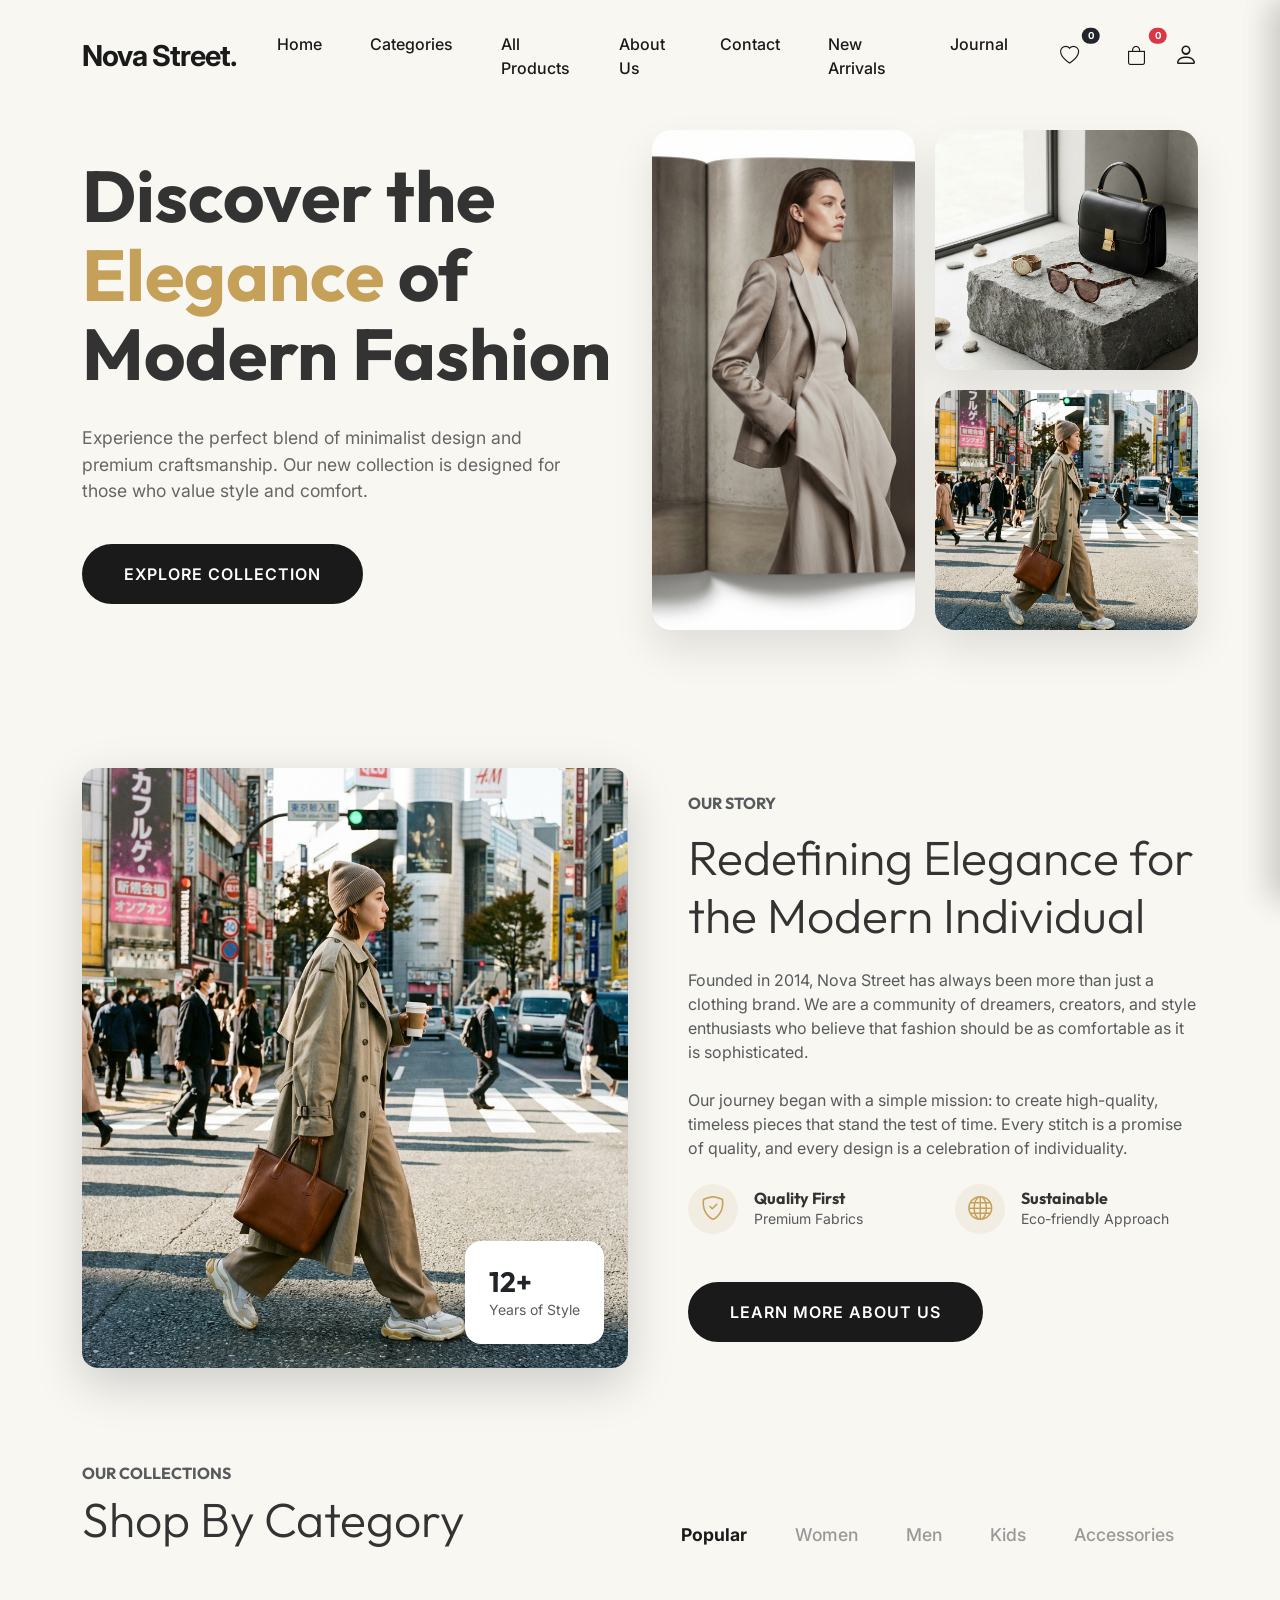
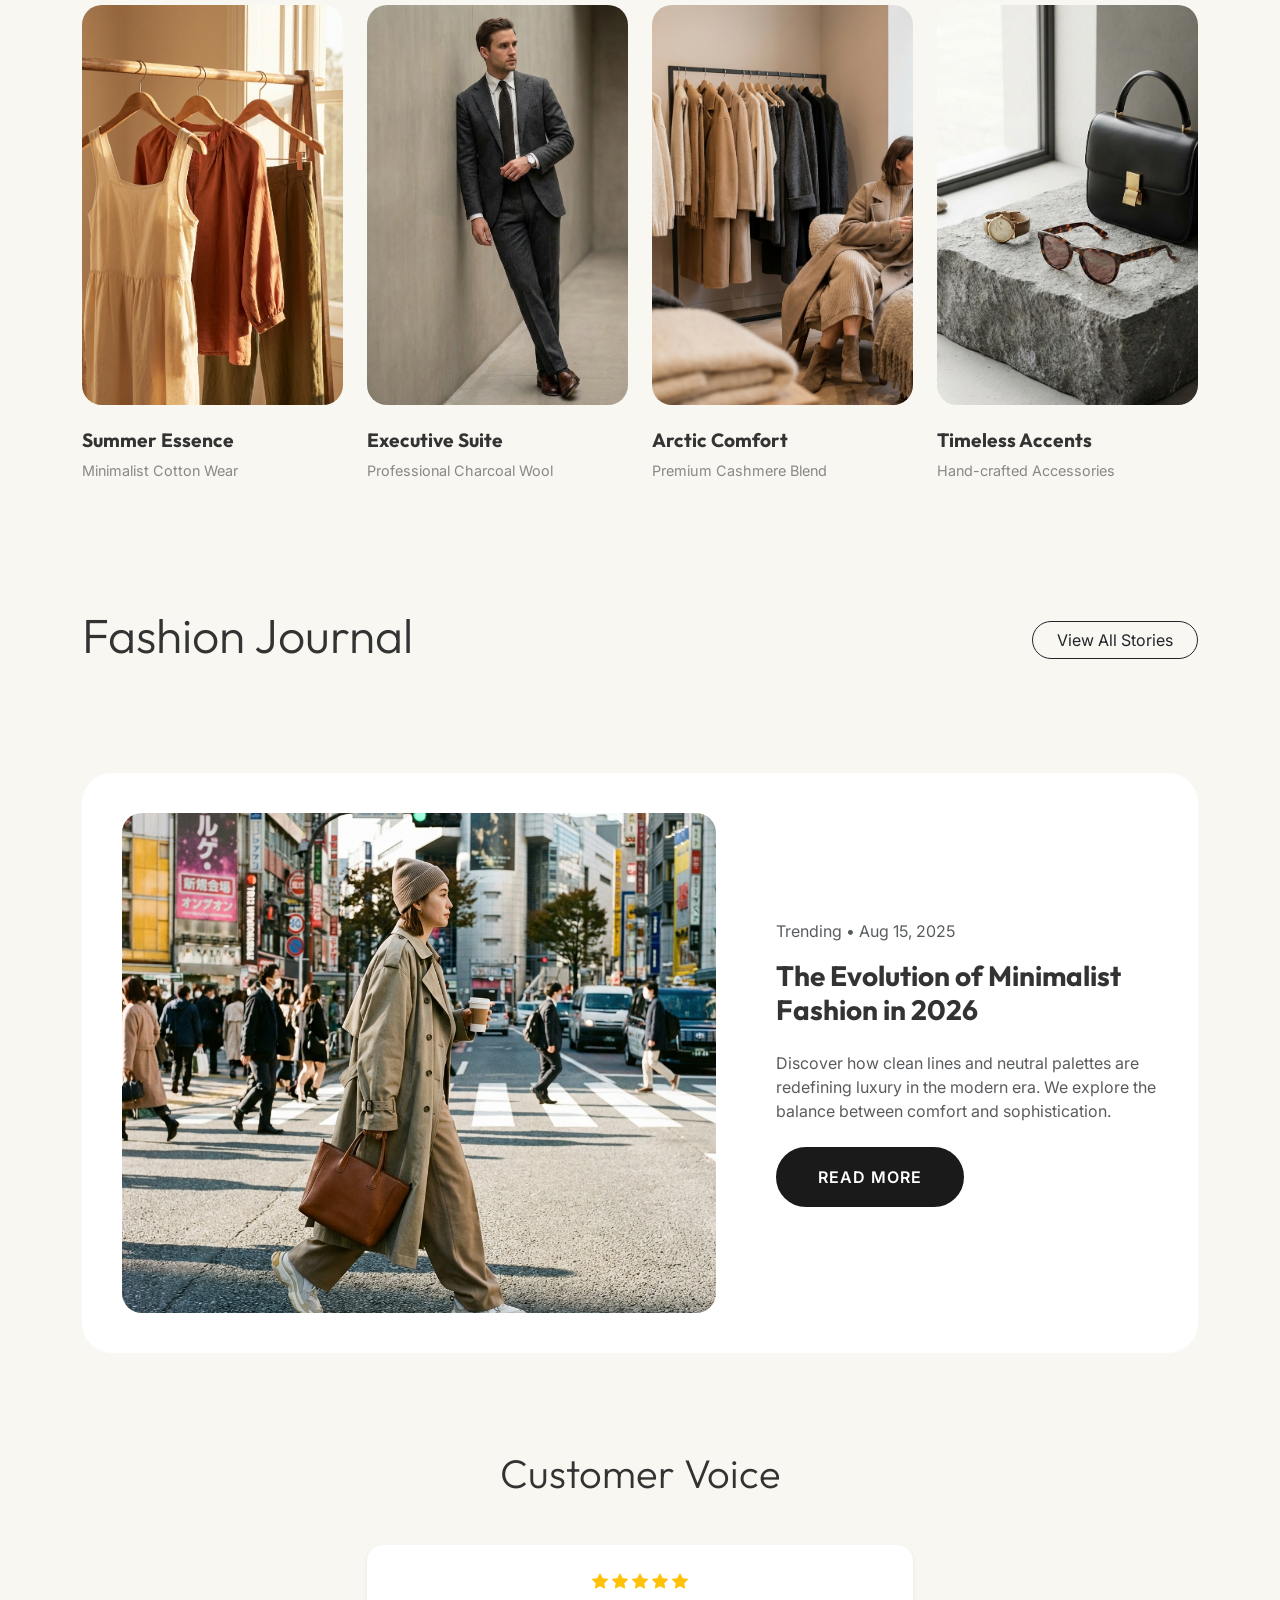
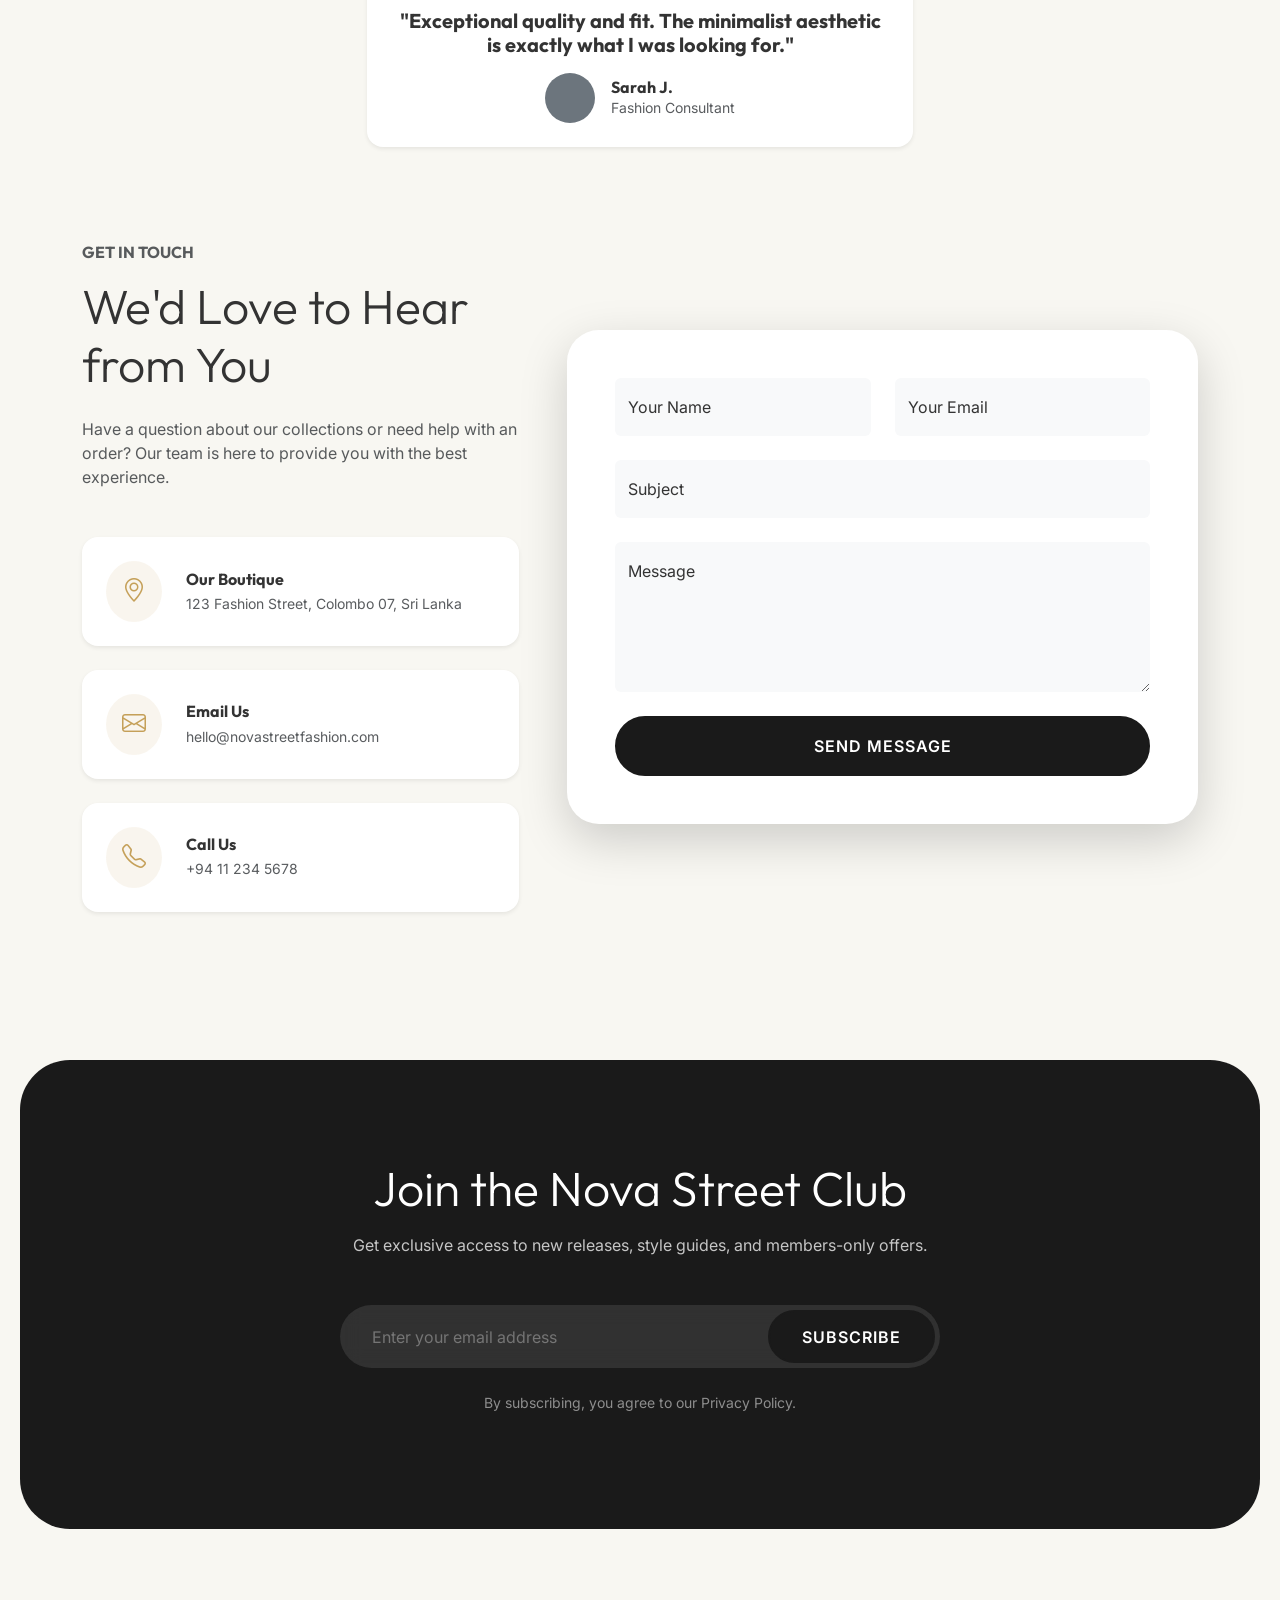
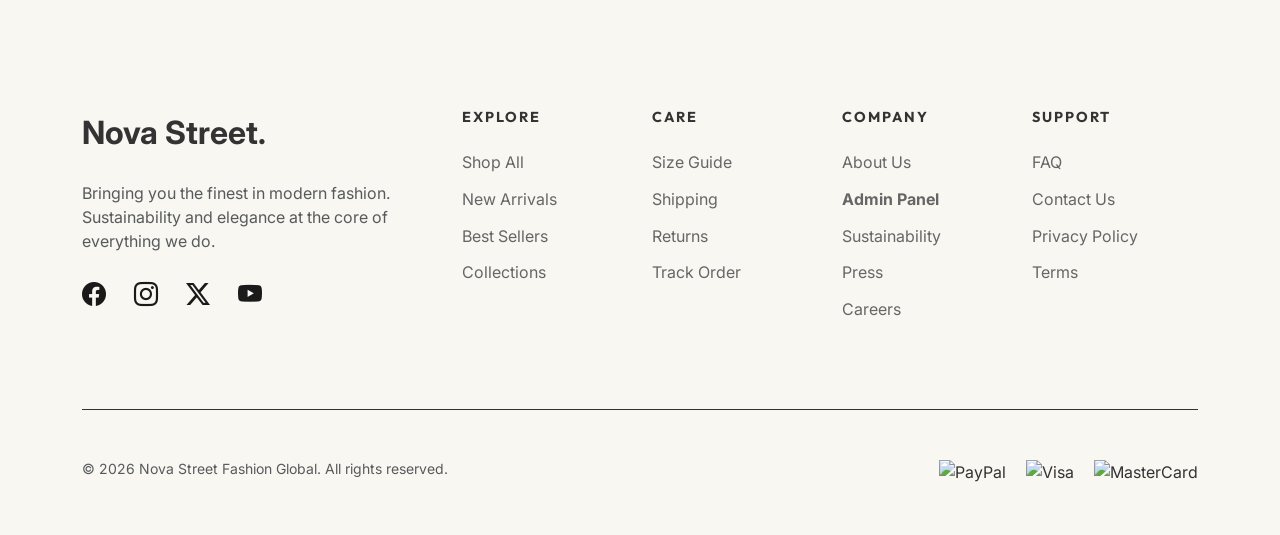
==== index.html @ b823ac26 "Add files via upload" ====
<!DOCTYPE html>
<html lang="en">

<head>
    <meta charset="UTF-8">
    <meta name="viewport" content="width=device-width, initial-scale=1.0">
    <title>Nova Street | Elegance in Every Stitch</title>
    <meta name="description"
        content="Premium clothing store for the modern aesthetic. Discover our new summer collection and luxury accessories.">
    <!-- Bootstrap 5 CSS -->
    <link href="https://cdn.jsdelivr.net/npm/bootstrap@5.3.0/dist/css/bootstrap.min.css" rel="stylesheet">
    <!-- Bootstrap Icons -->
    <link rel="stylesheet" href="https://cdn.jsdelivr.net/npm/bootstrap-icons@1.11.1/font/bootstrap-icons.css">
    <!-- Custom CSS -->
    <link rel="stylesheet" href="assets/css/style.css">
</head>

<body>

    <!-- Advanced Search Overlay -->
    <div class="search-overlay" id="searchOverlay">
        <div class="search-close" id="searchClose"><i class="bi bi-x-lg"></i></div>
        <div class="search-container">
            <div class="search-input-wrapper">
                <input type="text" placeholder="Search Nova Street Collections...">
            </div>
            <div class="search-filters">
                <div class="filter-group">
                    <label>Category</label>
                    <select>
                        <option>All Categories</option>
                        <option>Women's Collection</option>
                        <option>Men's Collection</option>
                        <option>Kids World</option>
                        <option>Accessories</option>
                    </select>
                </div>
                <div class="filter-group">
                    <label>Price Range</label>
                    <select>
                        <option>All Prices</option>
                        <option>$0 - $50</option>
                        <option>$50 - $150</option>
                        <option>$150 - $500</option>
                        <option>$500+</option>
                    </select>
                </div>
                <div class="filter-group">
                    <label>Sort By</label>
                    <select>
                        <option>Newest First</option>
                        <option>Price: Low to High</option>
                        <option>Price: High to Low</option>
                        <option>Most Popular</option>
                    </select>
                </div>
            </div>
            <div class="search-results-preview">
                <h6>Quick Suggestions</h6>
                <div class="d-flex flex-wrap gap-2">
                    <a href="#" class="btn btn-outline-light btn-sm rounded-pill px-3">Summer Dresses</a>
                    <a href="#" class="btn btn-outline-light btn-sm rounded-pill px-3">Mens Suits</a>
                    <a href="#" class="btn btn-outline-light btn-sm rounded-pill px-3">Kids Jackets</a>
                    <a href="#" class="btn btn-outline-light btn-sm rounded-pill px-3">Luxury Watches</a>
                </div>
            </div>
        </div>
    </div>

    <!-- Cart Drawer -->
    <div class="cart-drawer" id="cartDrawer">
        <div class="drawer-header">
            <h5 class="mb-0">Shopping Bag</h5>
            <button class="btn p-0" id="cartClose"><i class="bi bi-x-lg"></i></button>
        </div>
        <div class="drawer-items-container cart-items-container">
            <!-- Items injected via JS -->
        </div>
        <div class="drawer-footer">
            <div class="cart-total">
                <span>Total:</span>
                <span id="cartTotalAmount">$0.00</span>
            </div>
            <button class="btn btn-premium w-100 py-3">Checkout Now</button>
        </div>
    </div>

    <!-- Wishlist Drawer -->
    <div class="wishlist-drawer" id="wishlistDrawer">
        <div class="drawer-header">
            <h5 class="mb-0">My Wishlist</h5>
            <button class="btn p-0" id="wishlistClose"><i class="bi bi-x-lg"></i></button>
        </div>
        <div class="drawer-items-container wishlist-items-container">
            <!-- Wishlist items injected via JS -->
        </div>
        <div class="drawer-footer">
            <button class="btn btn-premium w-100 py-3">Add All to Bag</button>
        </div>
    </div>
    <div class="drawer-overlay" id="drawerOverlay"></div>

    <!-- Header / Navbar -->
    <nav class="navbar navbar-expand-lg fixed-top" id="mainNav">
        <div class="container">
            <a class="navbar-brand" href="index.html">Nova Street.</a>
            <button class="navbar-toggler" type="button" data-bs-toggle="collapse" data-bs-target="#navbarNav">
                <span class="navbar-toggler-icon"></span>
            </button>
            <div class="collapse navbar-collapse justify-content-center" id="navbarNav">
                <ul class="navbar-nav">
                    <li class="nav-item"><a class="nav-link" href="index.html">Home</a></li>
                    <li class="nav-item"><a class="nav-link" href="categories.html">Categories</a></li>
                    <li class="nav-item"><a class="nav-link" href="products.html">All Products</a></li>
                    <li class="nav-item"><a class="nav-link" href="about.html">About Us</a></li>
                    <li class="nav-item"><a class="nav-link" href="#contact">Contact</a></li>
                    <li class="nav-item"><a class="nav-link" href="#shop">New Arrivals</a></li>
                    <li class="nav-item"><a class="nav-link" href="#">Journal</a></li>
                </ul>
            </div>
            <div class="nav-icons d-flex align-items-center">
                <button class="btn position-relative me-2">
                    <i class="bi bi-heart"></i>
                    <span class="position-absolute top-0 start-100 translate-middle badge rounded-pill bg-dark"
                        style="font-size: 0.6rem;">0</span>
                </button>
                <button class="btn position-relative me-2">
                    <i class="bi bi-bag"></i>
                    <span class="position-absolute top-0 start-100 translate-middle badge rounded-pill bg-danger"
                        style="font-size: 0.6rem;">0</span>
                </button>
                <a href="login.html" class="btn d-none d-md-inline-block p-0 ms-2"><i class="bi bi-person fs-4"></i></a>
            </div>
        </div>
    </nav>

    <!-- Hero Section -->
    <section class="hero-section">
        <div class="container">
            <div class="row align-items-center">
                <div class="col-lg-6 hero-content" data-aos="fade-up">
                    <h1>Discover the <span>Elegance</span> of Modern Fashion</h1>
                    <p>Experience the perfect blend of minimalist design and premium craftsmanship. Our new collection
                        is designed for those who value style and comfort.</p>
                    <a href="#" class="btn btn-premium">Explore Collection</a>
                </div>
                <div class="col-lg-6">
                    <div class="hero-images-grid">
                        <div class="hero-img-item item-large" data-aos="zoom-in">
                            <img src="assets/img/hero.png" alt="Featured Fashion">
                        </div>
                        <div class="hero-img-item item-small" data-aos="zoom-in" data-aos-delay="200">
                            <img src="assets/img/accessories.png" alt="Accessories">
                        </div>
                        <div class="hero-img-item item-small" data-aos="zoom-in" data-aos-delay="400">
                            <img src="assets/img/blog.png" alt="Style">
                        </div>
                    </div>
                </div>
            </div>
        </div>
    </section>

    <!-- About Us Section -->
    <section class="py-5" id="about">
        <div class="container">
            <div class="row align-items-center">
                <div class="col-lg-6 mb-5 mb-lg-0" data-aos="fade-right">
                    <div class="about-img-container position-relative">
                        <img src="assets/img/blog.png" class="w-100 rounded-4 shadow-lg" alt="About Nova Street">
                        <div
                            class="about-experience bg-white p-4 rounded-4 shadow-sm position-absolute bottom-0 end-0 m-4 d-none d-md-block">
                            <h3 class="fw-bold mb-0 text-dark">12+</h3>
                            <p class="small text-muted mb-0">Years of Style</p>
                        </div>
                    </div>
                </div>
                <div class="col-lg-6 ps-lg-5" data-aos="fade-left">
                    <h6 class="text-uppercase text-muted fw-bold mb-3">Our Story</h6>
                    <h2 class="display-5 mb-4">Redefining Elegance for the Modern Individual</h2>
                    <p class="text-muted mb-4">Founded in 2014, Nova Street has always been more than just a clothing
                        brand. We
                        are a community of dreamers, creators, and style enthusiasts who believe that fashion should be
                        as comfortable as it is sophisticated.</p>
                    <p class="text-muted mb-4">Our journey began with a simple mission: to create high-quality, timeless
                        pieces that stand the test of time. Every stitch is a promise of quality, and every design is a
                        celebration of individuality.</p>
                    <div class="row g-4">
                        <div class="col-sm-6">
                            <div class="d-flex align-items-center">
                                <div class="bg-accent-light p-2 rounded-circle me-3"
                                    style="width: 50px; height: 50px; display: flex; align-items: center; justify-content: center;">
                                    <i class="bi bi-shield-check text-accent-color h4 mb-0"></i>
                                </div>
                                <div>
                                    <h6 class="mb-0">Quality First</h6>
                                    <p class="small text-muted mb-0">Premium Fabrics</p>
                                </div>
                            </div>
                        </div>
                        <div class="col-sm-6">
                            <div class="d-flex align-items-center">
                                <div class="bg-accent-light p-2 rounded-circle me-3"
                                    style="width: 50px; height: 50px; display: flex; align-items: center; justify-content: center;">
                                    <i class="bi bi-globe text-accent-color h4 mb-0"></i>
                                </div>
                                <div>
                                    <h6 class="mb-0">Sustainable</h6>
                                    <p class="small text-muted mb-0">Eco-friendly Approach</p>
                                </div>
                            </div>
                        </div>
                    </div>
                    <div class="mt-5">
                        <a href="about.html" class="btn btn-premium">Learn More About Us</a>
                    </div>
                </div>
            </div>
        </div>
    </section>

    <!-- Categories / Featured Products -->
    <section class="py-5" id="shop">
        <div class="container">
            <div class="d-flex justify-content-between align-items-end section-title">
                <div>
                    <h6 class="text-uppercase text-muted fw-bold mb-2">Our Collections</h6>
                    <h2 class="display-5">Shop By Category</h2>
                </div>
                <ul class="nav category-tabs d-none d-md-flex" id="categoryTab">
                    <li class="nav-item"><a class="nav-link active" href="#">Popular</a></li>
                    <li class="nav-item"><a class="nav-link" href="#">Women</a></li>
                    <li class="nav-item"><a class="nav-link" href="#">Men</a></li>
                    <li class="nav-item"><a class="nav-link" href="#">Kids</a></li>
                    <li class="nav-item"><a class="nav-link" href="#">Accessories</a></li>
                </ul>
            </div>

            <div class="row">
                <!-- Product Card 1 -->
                <div class="col-md-3 col-6" data-aos="fade-up">
                    <div class="product-card">
                        <div class="product-img-wrapper">
                            <img src="assets/img/summer.png" alt="Summer Wear">
                            <div class="product-actions">
                                <button class="action-btn fav-btn" title="Add to Wishlist"><i
                                        class="bi bi-heart"></i></button>
                                <button class="action-btn cart-btn" title="Add to Cart"><i
                                        class="bi bi-bag-plus"></i></button>
                            </div>
                        </div>
                        <div class="product-info">
                            <h5>Summer Essence</h5>
                            <p>Minimalist Cotton Wear</p>
                        </div>
                    </div>
                </div>
                <!-- Product Card 2 -->
                <div class="col-md-3 col-6" data-aos="fade-up" data-aos-delay="100">
                    <div class="product-card">
                        <div class="product-img-wrapper">
                            <img src="assets/img/men.png" alt="Men's Suits">
                            <div class="product-actions">
                                <button class="action-btn fav-btn" title="Add to Wishlist"><i
                                        class="bi bi-heart"></i></button>
                                <button class="action-btn cart-btn" title="Add to Cart"><i
                                        class="bi bi-bag-plus"></i></button>
                            </div>
                        </div>
                        <div class="product-info">
                            <h5>Executive Suite</h5>
                            <p>Professional Charcoal Wool</p>
                        </div>
                    </div>
                </div>
                <!-- Product Card 3 -->
                <div class="col-md-3 col-6" data-aos="fade-up" data-aos-delay="200">
                    <div class="product-card">
                        <div class="product-img-wrapper">
                            <img src="assets/img/winter.png" alt="Winter Collection">
                            <div class="product-actions">
                                <button class="action-btn fav-btn" title="Add to Wishlist"><i
                                        class="bi bi-heart"></i></button>
                                <button class="action-btn cart-btn" title="Add to Cart"><i
                                        class="bi bi-bag-plus"></i></button>
                            </div>
                        </div>
                        <div class="product-info">
                            <h5>Arctic Comfort</h5>
                            <p>Premium Cashmere Blend</p>
                        </div>
                    </div>
                </div>
                <!-- Product Card 4 -->
                <div class="col-md-3 col-6" data-aos="fade-up" data-aos-delay="300">
                    <div class="product-card">
                        <div class="product-img-wrapper">
                            <img src="assets/img/accessories.png" alt="Accessories">
                            <div class="product-actions">
                                <button class="action-btn fav-btn" title="Add to Wishlist"><i
                                        class="bi bi-heart"></i></button>
                                <button class="action-btn cart-btn" title="Add to Cart"><i
                                        class="bi bi-bag-plus"></i></button>
                            </div>
                        </div>
                        <div class="product-info">
                            <h5>Timeless Accents</h5>
                            <p>Hand-crafted Accessories</p>
                        </div>
                    </div>
                </div>
            </div>
        </div>
    </section>

    <!-- Latest Stories / Blog -->
    <section class="py-5">
        <div class="container">
            <div class="d-flex justify-content-between align-items-center mb-5">
                <h2 class="display-5">Fashion Journal</h2>
                <a href="#" class="btn border-dark rounded-pill px-4">View All Stories</a>
            </div>
            <div class="featured-story" data-aos="fade-up">
                <div class="row align-items-center">
                    <div class="col-lg-7">
                        <img src="assets/img/blog.png" class="img-fluid story-img w-100" alt="Journal Image">
                    </div>
                    <div class="col-lg-5 ps-lg-5 mt-4 mt-lg-0">
                        <span class="text-muted d-block mb-3">Trending • Aug 15, 2025</span>
                        <h3 class="mb-4">The Evolution of Minimalist Fashion in 2026</h3>
                        <p class="text-muted mb-4">Discover how clean lines and neutral palettes are redefining luxury
                            in the modern era. We explore the balance between comfort and sophistication.</p>
                        <a href="#" class="btn btn-premium">Read More</a>
                    </div>
                </div>
            </div>
        </div>
    </section>

    <!-- Testimonials / Highlights -->
    <section class="py-5 text-center">
        <div class="container">
            <h2 class="display-6 mb-5">Customer Voice</h2>
            <div class="row justify-content-center">
                <div class="col-md-6" data-aos="zoom-in">
                    <div class="p-4 bg-white rounded-4 shadow-sm">
                        <div class="mb-3 text-warning">
                            <i class="bi bi-star-fill"></i>
                            <i class="bi bi-star-fill"></i>
                            <i class="bi bi-star-fill"></i>
                            <i class="bi bi-star-fill"></i>
                            <i class="bi bi-star-fill"></i>
                        </div>
                        <h5 class="mb-3">"Exceptional quality and fit. The minimalist aesthetic is exactly what I was
                            looking for."</h5>
                        <div class="d-flex align-items-center justify-content-center">
                            <div class="bg-secondary rounded-circle me-3" style="width: 50px; height: 50px;"></div>
                            <div class="text-start">
                                <h6 class="mb-0">Sarah J.</h6>
                                <p class="small text-muted mb-0">Fashion Consultant</p>
                            </div>
                        </div>
                    </div>
                </div>
            </div>
        </div>
    </section>

    <!-- Contact Us Section -->
    <section class="py-5" id="contact">
        <div class="container">
            <div class="row g-5 align-items-center">
                <div class="col-lg-5" data-aos="fade-right">
                    <h6 class="text-uppercase text-muted fw-bold mb-3">Get In Touch</h6>
                    <h2 class="display-5 mb-4">We'd Love to Hear from You</h2>
                    <p class="text-muted mb-5">Have a question about our collections or need help with an order? Our
                        team is here to provide you with the best experience.</p>

                    <div class="contact-info-card d-flex align-items-center mb-4 p-4 rounded-4 bg-white shadow-sm">
                        <div class="bg-accent-light p-3 rounded-circle me-4">
                            <i class="bi bi-geo-alt text-accent-color h4 mb-0"></i>
                        </div>
                        <div>
                            <h6 class="mb-1 fw-bold">Our Boutique</h6>
                            <p class="small text-muted mb-0">123 Fashion Street, Colombo 07, Sri Lanka</p>
                        </div>
                    </div>

                    <div class="contact-info-card d-flex align-items-center mb-4 p-4 rounded-4 bg-white shadow-sm">
                        <div class="bg-accent-light p-3 rounded-circle me-4">
                            <i class="bi bi-envelope text-accent-color h4 mb-0"></i>
                        </div>
                        <div>
                            <h6 class="mb-1 fw-bold">Email Us</h6>
                            <p class="small text-muted mb-0">hello@novastreetfashion.com</p>
                        </div>
                    </div>

                    <div class="contact-info-card d-flex align-items-center p-4 rounded-4 bg-white shadow-sm">
                        <div class="bg-accent-light p-3 rounded-circle me-4">
                            <i class="bi bi-telephone text-accent-color h4 mb-0"></i>
                        </div>
                        <div>
                            <h6 class="mb-1 fw-bold">Call Us</h6>
                            <p class="small text-muted mb-0">+94 11 234 5678</p>
                        </div>
                    </div>
                </div>

                <div class="col-lg-7" data-aos="fade-left">
                    <div class="contact-form-wrapper p-5 rounded-5 bg-white shadow-lg">
                        <form id="contactForm">
                            <div class="row g-4">
                                <div class="col-md-6">
                                    <div class="form-floating">
                                        <input type="text" class="form-control border-0 bg-light" id="name"
                                            placeholder="Your Name" required>
                                        <label for="name">Your Name</label>
                                    </div>
                                </div>
                                <div class="col-md-6">
                                    <div class="form-floating">
                                        <input type="email" class="form-control border-0 bg-light" id="email"
                                            placeholder="Your Email" required>
                                        <label for="email">Your Email</label>
                                    </div>
                                </div>
                                <div class="col-12">
                                    <div class="form-floating">
                                        <input type="text" class="form-control border-0 bg-light" id="subject"
                                            placeholder="Subject">
                                        <label for="subject">Subject</label>
                                    </div>
                                </div>
                                <div class="col-12">
                                    <div class="form-floating">
                                        <textarea class="form-control border-0 bg-light"
                                            placeholder="Leave a message here" id="message" style="height: 150px"
                                            required></textarea>
                                        <label for="message">Message</label>
                                    </div>
                                </div>
                                <div class="col-12">
                                    <button type="submit" class="btn btn-premium w-100 py-3">Send Message</button>
                                </div>
                            </div>
                        </form>
                    </div>
                </div>
            </div>
        </div>
    </section>

    <!-- Newsletter -->
    <section class="newsletter-section" data-aos="fade-up">
        <div class="container">
            <h2 class="display-5 mb-3">Join the Nova Street Club</h2>
            <p class="mb-5 opacity-75">Get exclusive access to new releases, style guides, and members-only offers.</p>
            <form class="newsletter-form">
                <input type="email" placeholder="Enter your email address" required>
                <button type="submit" class="btn btn-premium">Subscribe</button>
            </form>
            <p class="mt-4 small opacity-50">By subscribing, you agree to our Privacy Policy.</p>
        </div>
    </section>

    <!-- Footer -->
    <footer>
        <div class="container">
            <div class="row">
                <div class="col-lg-4 mb-5 mb-lg-0" data-aos="fade-up">
                    <div class="footer-logo">Nova Street.</div>
                    <p class="text-muted mb-4 pe-lg-5">Bringing you the finest in modern fashion. Sustainability and
                        elegance at the core of everything we do.</p>
                    <div class="social-links">
                        <a href="#"><i class="bi bi-facebook"></i></a>
                        <a href="#"><i class="bi bi-instagram"></i></a>
                        <a href="#"><i class="bi bi-twitter-x"></i></a>
                        <a href="#"><i class="bi bi-youtube"></i></a>
                    </div>
                </div>
                <div class="col-6 col-lg-2 mb-4 footer-links" data-aos="fade-up" data-aos-delay="100">
                    <h6>Explore</h6>
                    <ul>
                        <li><a href="categories.html">Shop All</a></li>
                        <li><a href="index.html#shop">New Arrivals</a></li>
                        <li><a href="#">Best Sellers</a></li>
                        <li><a href="categories.html">Collections</a></li>
                    </ul>
                </div>
                <div class="col-6 col-lg-2 mb-4 footer-links" data-aos="fade-up" data-aos-delay="200">
                    <h6>Care</h6>
                    <ul>
                        <li><a href="#">Size Guide</a></li>
                        <li><a href="#">Shipping</a></li>
                        <li><a href="#">Returns</a></li>
                        <li><a href="#">Track Order</a></li>
                    </ul>
                </div>
                <div class="col-6 col-lg-2 mb-4 footer-links" data-aos="fade-up" data-aos-delay="300">
                    <h6>Company</h6>
                    <ul>
                        <li><a href="about.html">About Us</a></li>
                        <li><a href="admin/index.html" class="text-accent-color fw-bold">Admin Panel</a></li>
                        <li><a href="#">Sustainability</a></li>
                        <li><a href="#">Press</a></li>
                        <li><a href="#">Careers</a></li>
                    </ul>
                </div>
                <div class="col-6 col-lg-2 mb-4 footer-links" data-aos="fade-up" data-aos-delay="400">
                    <h6>Support</h6>
                    <ul>
                        <li><a href="#">FAQ</a></li>
                        <li><a href="index.html#contact">Contact Us</a></li>
                        <li><a href="#">Privacy Policy</a></li>
                        <li><a href="#">Terms</a></li>
                    </ul>
                </div>
            </div>
            <hr class="my-5 opacity-10" data-aos="fade-in" data-aos-delay="500">
            <div class="row" data-aos="fade-up" data-aos-delay="600">
                <div class="col-md-6 text-center text-md-start">
                    <p class="small text-muted">&copy; 2026 Nova Street Fashion Global. All rights reserved.</p>
                </div>
                <div class="col-md-6 text-center text-md-end">
                    <img src="https://upload.wikimedia.org/wikipedia/commons/b/b5/PayPal.svg" height="20" class="me-3"
                        alt="PayPal">
                    <img src="https://upload.wikimedia.org/wikipedia/commons/5/5e/Visa_Inc._logo.svg" height="15"
                        class="me-3" alt="Visa">
                    <img src="https://upload.wikimedia.org/wikipedia/commons/2/2a/Mastercard-logo.svg" height="20"
                        alt="MasterCard">
                </div>
            </div>
        </div>
    </footer>

    <!-- Bootstrap 5 JS -->
    <script src="https://cdn.jsdelivr.net/npm/bootstrap@5.3.0/dist/js/bootstrap.bundle.min.js"></script>
    <!-- AOS Animation Library -->
    <script src="https://unpkg.com/aos@2.3.1/dist/aos.js"></script>
    <link href="https://unpkg.com/aos@2.3.1/dist/aos.css" rel="stylesheet">
    <!-- Custom JS -->
    <script src="assets/js/script.js"></script>
</body>

</html>
---- assets/css/style.css ----
@import url("https://fonts.googleapis.com/css2?family=Inter:wght@300;400;500;600&family=Outfit:wght@300;400;500;600;700&display=swap");

:root {
  --primary-color: #1a1a1a;
  --accent-color: #c5a059;
  --bg-color: #f8f7f2;
  --text-color: #333333;
  --white: #ffffff;
  --transition: all 0.3s cubic-bezier(0.4, 0, 0.2, 1);
}

body {
  font-family: "Inter", sans-serif;
  background-color: var(--bg-color);
  color: var(--text-color);
  overflow-x: hidden;
}

h1,
h2,
h3,
h4,
h5,
h6 {
  font-family: "Outfit", sans-serif;
  font-weight: 700;
}

/* Navbar */
.navbar {
  padding: 1.5rem 0;
  transition: var(--transition);
  background: transparent;
}

.navbar.scrolled {
  background: rgba(255, 255, 255, 0.95);
  backdrop-filter: blur(10px);
  padding: 1rem 0;
  box-shadow: 0 4px 30px rgba(0, 0, 0, 0.05);
}

.navbar-brand {
  font-size: 1.8rem;
  font-weight: 700;
  letter-spacing: -1px;
  color: var(--primary-color) !important;
}

.nav-link {
  color: var(--primary-color) !important;
  font-weight: 500;
  margin: 0 1rem;
  position: relative;
}

.nav-link::after {
  content: "";
  position: absolute;
  bottom: -5px;
  left: 0;
  width: 0;
  height: 2px;
  background: var(--accent-color);
  transition: var(--transition);
}

.nav-link:hover::after {
  width: 100%;
}

.nav-icons .btn {
  border: none;
  background: none;
  font-size: 1.2rem;
  color: var(--primary-color);
  margin-left: 1rem;
  transition: var(--transition);
}

.nav-icons .btn:hover {
  color: var(--accent-color);
  transform: translateY(-2px);
}

/* Hero Section */
.hero-section {
  padding: 120px 0 80px;
  min-height: 80vh;
  display: flex;
  align-items: center;
}

.hero-content h1 {
  font-size: 4.5rem;
  line-height: 1.1;
  margin-bottom: 2rem;
}

.hero-content h1 span {
  color: var(--accent-color);
}

.hero-content p {
  font-size: 1.1rem;
  color: #666;
  max-width: 500px;
  margin-bottom: 2.5rem;
}

.btn-premium {
  background: var(--primary-color);
  color: var(--white);
  padding: 1rem 2.5rem;
  border-radius: 50px;
  font-weight: 600;
  text-transform: uppercase;
  letter-spacing: 1px;
  transition: var(--transition);
  border: 2px solid var(--primary-color);
}

.btn-premium:hover {
  background: transparent;
  color: var(--primary-color);
  transform: translateY(-5px);
}

.hero-images-grid {
  display: grid;
  grid-template-columns: repeat(2, 1fr);
  gap: 20px;
  position: relative;
}

.hero-img-item {
  border-radius: 20px;
  overflow: hidden;
  box-shadow: 0 20px 40px rgba(0, 0, 0, 0.1);
}

.hero-img-item img {
  width: 100%;
  height: 100%;
  object-fit: cover;
}

.item-large {
  grid-row: span 2;
  height: 500px;
}

.item-small {
  height: 240px;
}

/* Tabs & Categories */
.section-title {
  margin-bottom: 3rem;
}

.category-tabs .nav-link {
  border: none !important;
  background: transparent !important;
  color: #999 !important;
  font-size: 1.1rem;
  padding: 0.5rem 1.5rem;
  margin: 0;
}

.category-tabs .nav-link.active {
  color: var(--primary-color) !important;
  font-weight: 700;
}

.product-card {
  border: none;
  background: transparent;
  margin-bottom: 30px;
  transition: var(--transition);
}

.product-img-wrapper {
  position: relative;
  border-radius: 20px;
  overflow: hidden;
  height: 400px;
  margin-bottom: 1.5rem;
}

.product-img-wrapper img {
  width: 100%;
  height: 100%;
  object-fit: cover;
  transition: var(--transition);
}

.product-card:hover .product-img-wrapper img {
  transform: scale(1.1);
}

.product-info h5 {
  font-size: 1.2rem;
  margin-bottom: 0.5rem;
}

.product-info p {
  color: #888;
  font-size: 0.9rem;
}

/* Featured Story */
.featured-story {
  background: #fff;
  border-radius: 30px;
  padding: 40px;
  margin-top: 100px;
}

.story-img {
  border-radius: 20px;
  height: 500px;
  object-fit: cover;
}

/* Newsletter */
.newsletter-section {
  background: var(--primary-color);
  color: var(--white);
  padding: 100px 0;
  border-radius: 50px;
  margin: 100px 20px;
  text-align: center;
}

.newsletter-form {
  max-width: 600px;
  margin: 0 auto;
  position: relative;
}

.newsletter-form input {
  width: 100%;
  padding: 1.2rem 2rem;
  border-radius: 50px;
  border: none;
  background: rgba(255, 255, 255, 0.1);
  color: #fff;
  backdrop-filter: blur(10px);
}

.newsletter-form .btn {
  position: absolute;
  right: 5px;
  top: 5px;
  bottom: 5px;
  border-radius: 50px;
  padding: 0 2rem;
}

/* Footer */
footer {
  padding: 80px 0 40px;
  background: var(--bg-color);
}

.footer-logo {
  font-size: 2rem;
  font-weight: 700;
  margin-bottom: 1.5rem;
}

.social-links a {
  font-size: 1.5rem;
  color: var(--primary-color);
  margin-right: 1.5rem;
  transition: var(--transition);
}

.social-links a:hover {
  color: var(--accent-color);
  transform: translateY(-3px);
}

.footer-links h6 {
  text-transform: uppercase;
  letter-spacing: 2px;
  font-size: 0.9rem;
  margin-bottom: 1.5rem;
}

.footer-links ul {
  list-style: none;
  padding: 0;
}

.footer-links ul li {
  margin-bottom: 0.8rem;
}

.footer-links ul li a {
  color: #666;
  text-decoration: none;
  transition: var(--transition);
}

.footer-links ul li a:hover {
  color: var(--accent-color);
  padding-left: 5px;
}

.bg-accent-light {
    background-color: rgba(197, 160, 89, 0.1);
}

.text-accent-color {
    color: var(--accent-color);
}

.about-img-container img {
    height: 600px;
    object-fit: cover;
}

.bg-gradient-dark {
    background: linear-gradient(to top, rgba(0,0,0,0.8), transparent);
}

.category-card img {
    transition: transform 0.8s ease;
}

.category-card:hover img {
    transform: scale(1.1);
}

.contact-info-card {
    transition: var(--transition);
}

.contact-info-card:hover {
    transform: translateX(10px);
}

.form-floating > .form-control:focus {
    box-shadow: none;
    border: 1px solid var(--accent-color) !important;
}

/* Auth Pages (Login/Signup) */
.auth-wrapper {
    min-height: 100vh;
    display: flex;
}

.auth-image-side {
    flex: 1;
    position: relative;
    background-size: cover;
    background-position: center;
    display: none;
}

@media (min-width: 992px) {
    .auth-image-side {
        display: block;
    }
}

.auth-image-overlay {
    position: absolute;
    top: 0;
    left: 0;
    width: 100%;
    height: 100%;
    background: linear-gradient(rgba(0,0,0,0.2), rgba(0,0,0,0.6));
    padding: 4rem;
    display: flex;
    flex-direction: column;
    justify-content: flex-start;
    color: #fff;
}

.auth-form-side {
    flex: 1;
    background: #1a1a1a;
    color: #fff;
    padding: 4rem;
    display: flex;
    flex-direction: column;
    justify-content: center;
    position: relative;
}

.auth-close-btn {
    position: absolute;
    top: 2rem;
    right: 2rem;
    color: #fff;
    font-size: 1.5rem;
    text-decoration: none;
    transition: var(--transition);
}

.auth-close-btn:hover {
    transform: rotate(90deg);
}

.auth-title {
    font-size: 2.5rem;
    margin-bottom: 0.5rem;
    font-weight: 800;
    color: #fff;
}

.auth-subtitle {
    color: rgba(255,255,255,0.9);
    margin-bottom: 2.5rem;
    font-weight: 500;
}

.forgot-password {
    display: block;
    text-align: right;
    margin-top: -1.5rem;
    margin-bottom: 2rem;
    font-size: 0.85rem;
    color: rgba(255,255,255,0.8);
    text-decoration: none;
    font-weight: 600;
}

.auth-form .form-label {
    color: #fff;
    font-size: 0.85rem;
    text-transform: uppercase;
    letter-spacing: 1.5px;
    font-weight: 700;
}

.auth-form .form-control, .auth-form .form-select {
    background: transparent;
    border: none;
    border-bottom: 1px dashed rgba(255,255,255,0.4);
    border-radius: 0;
    color: #fff;
    padding-left: 0;
    margin-bottom: 2rem;
    font-weight: 600;
}

.auth-form .form-control:focus, .auth-form .form-select:focus {
    background: transparent;
    border-color: var(--accent-color);
    box-shadow: none;
    color: #fff;
}

.auth-form .form-control::placeholder {
    color: rgba(255,255,255,0.6);
    font-weight: 400;
}

.social-auth {
    display: flex;
    gap: 1rem;
    justify-content: center;
    margin-top: 2rem;
}

.social-btn {
    width: 45px;
    height: 45px;
    border: 1px solid rgba(255,255,255,0.2);
    border-radius: 50%;
    display: flex;
    align-items: center;
    justify-content: center;
    color: #fff;
    text-decoration: none;
    transition: var(--transition);
}

.social-btn:hover {
    background: var(--accent-color);
    border-color: var(--accent-color);
}

/* Refined Auth Styles */
.shop-title {
    font-size: 4rem;
    font-weight: 900;
    text-transform: uppercase;
    letter-spacing: -2px;
    margin-bottom: 2rem;
}

.auth-nav {
    list-style: none;
    padding: 0;
}

.auth-nav li {
    margin-bottom: 1.5rem;
    position: relative;
    padding-left: 0;
    transition: var(--transition);
}

.auth-nav li a {
    color: rgba(255,255,255,0.7);
    text-decoration: none;
    font-size: 1.1rem;
    transition: var(--transition);
}

.auth-nav li.active a, .auth-nav li:hover a {
    color: #fff;
}

.auth-nav li.active::before {
    content: '';
    position: absolute;
    left: -30px;
    top: 50%;
    width: 20px;
    height: 2px;
    background: #fff;
    transform: translateY(-50%);
}

.password-toggle {
    cursor: pointer;
    position: absolute;
    right: 0;
    top: 0;
    color: rgba(255,255,255,0.5);
    transition: var(--transition);
}

.password-toggle:hover {
    color: #fff;
}

.auth-form .input-group-text {
    background: transparent;
    border: none;
    border-bottom: 1px dashed rgba(255,255,255,0.3);
    border-radius: 0;
    color: rgba(255,255,255,0.5);
    padding-left: 0;
}

.forgot-password {
    display: block;
    text-align: right;
    margin-top: -1.5rem;
    margin-bottom: 2rem;
    font-size: 0.85rem;
    color: rgba(255,255,255,0.5);
    text-decoration: none;
}

.forgot-password:hover {
    color: #fff;
}

.btn-auth {
    background: #fff;
    color: #1a1a1a;
    border: none;
    padding: 1rem 2.5rem;
    border-radius: 50px;
    font-weight: 700;
    display: flex;
    justify-content: space-between;
    align-items: center;
    min-width: 280px;
    margin: 2rem auto;
    transition: var(--transition);
}

.btn-auth:hover {
    background: var(--accent-color);
    color: #fff;
    transform: translateY(-3px);
}

/* Advanced Search Overlay */
.search-overlay {
    position: fixed;
    top: 0;
    left: 0;
    width: 100%;
    height: 100%;
    background: rgba(26, 26, 26, 0.98);
    backdrop-filter: blur(15px);
    z-index: 9999;
    display: none;
    opacity: 0;
    transition: var(--transition);
    padding: 2rem;
}

.search-overlay.active {
    display: block;
    opacity: 1;
}

.search-container {
    max-width: 800px;
    margin: 5rem auto;
}

.search-input-wrapper {
    position: relative;
    margin-bottom: 3rem;
}

.search-input-wrapper input {
    width: 100%;
    background: transparent;
    border: none;
    border-bottom: 2px solid rgba(255,255,255,0.2);
    color: #fff;
    font-size: 2.5rem;
    padding: 1rem 0;
    font-family: 'Outfit', sans-serif;
    font-weight: 600;
}

.search-input-wrapper input:focus {
    outline: none;
    border-color: var(--accent-color);
}

.search-filters {
    display: grid;
    grid-template-columns: repeat(auto-fit, minmax(150px, 1fr));
    gap: 2rem;
    color: #fff;
}

.filter-group label {
    display: block;
    font-size: 0.8rem;
    text-transform: uppercase;
    letter-spacing: 2px;
    color: var(--accent-color);
    margin-bottom: 1rem;
    font-weight: 700;
}

.filter-group select, .filter-group input {
    width: 100%;
    background: rgba(255,255,255,0.05);
    border: 1px solid rgba(255,255,255,0.1);
    color: #fff;
    padding: 0.8rem 1rem;
    border-radius: 10px;
    transition: var(--transition);
}

.filter-group select:focus {
    background: rgba(255,255,255,0.1);
    outline: none;
    border-color: var(--accent-color);
}

.search-close {
    position: absolute;
    top: 3rem;
    right: 3rem;
    color: #fff;
    font-size: 2rem;
    cursor: pointer;
    transition: var(--transition);
}

.search-close:hover {
    transform: rotate(90deg);
    color: var(--accent-color);
}

.search-results-preview {
    margin-top: 4rem;
    color: #fff;
}

/* Product Actions */
.product-actions {
    position: absolute;
    bottom: 20px;
    left: 50%;
    transform: translate(-50%, 20px);
    display: flex;
    gap: 10px;
    opacity: 0;
    transition: var(--transition);
}

.product-card:hover .product-actions {
    opacity: 1;
    transform: translate(-50%, 0);
}

.category-card {
    height: 350px;
    border-radius: 20px;
    overflow: hidden;
    position: relative;
    cursor: pointer;
}

.action-btn {
    width: 45px;
    height: 45px;
    border-radius: 50%;
    background: #fff;
    color: #1a1a1a;
    display: flex;
    align-items: center;
    justify-content: center;
    text-decoration: none;
    box-shadow: 0 5px 15px rgba(0,0,0,0.1);
    transition: var(--transition);
    border: none;
}

.action-btn:hover {
    background: var(--accent-color);
    color: #fff;
    transform: translateY(-3px);
}

.action-btn.fav-btn.active {
    color: #ff4757;
}

.wishlist-count {
    margin-left: 1rem;
}

@media (max-width: 991px) {
    .product-actions {
        opacity: 1;
        transform: translate(-50%, 0);
        bottom: 10px;
    }
    .action-btn {
        width: 35px;
        height: 35px;
        font-size: 0.9rem;
    }
}

/* Drawers (Cart & Wishlist) */
.cart-drawer, .wishlist-drawer {
    position: fixed;
    top: 0;
    right: -400px;
    width: 400px;
    height: 100%;
    background: #fff;
    z-index: 10000;
    box-shadow: -10px 0 30px rgba(0,0,0,0.1);
    transition: var(--transition);
    display: flex;
    flex-direction: column;
}

.cart-drawer.active, .wishlist-drawer.active {
    right: 0;
}

.drawer-header {
    padding: 2rem;
    border-bottom: 1px solid #eee;
    display: flex;
    justify-content: space-between;
    align-items: center;
}

.drawer-items-container {
    flex: 1;
    overflow-y: auto;
    padding: 2rem;
}

.drawer-item {
    display: flex;
    gap: 1rem;
    margin-bottom: 1.5rem;
    padding-bottom: 1.5rem;
    border-bottom: 1px solid #f9f9f9;
}

.drawer-item-img {
    width: 80px;
    height: 100px;
    object-fit: cover;
    border-radius: 10px;
}

.drawer-footer {
    padding: 2rem;
    background: #f9f9f9;
}

.cart-total {
    display: flex;
    justify-content: space-between;
    font-weight: 700;
    font-size: 1.2rem;
    margin-bottom: 1rem;
}

.drawer-overlay {
    position: fixed;
    top: 0;
    left: 0;
    width: 100%;
    height: 100%;
    background: rgba(0,0,0,0.6);
    backdrop-filter: blur(5px);
    z-index: 9990;
    display: none;
    opacity: 0;
    transition: var (--transition);
}

.drawer-overlay.active {
    display: block;
    opacity: 1;
}

/* Mobile Responsiveness Improvements */
@media (max-width: 991px) {
    .hero-content h1 {
        font-size: 3rem;
    }
    
    .navbar-collapse {
        background: #fff;
        padding: 1.5rem;
        border-radius: 20px;
        box-shadow: 0 10px 30px rgba(0,0,0,0.1);
        margin-top: 1.5rem;
    }

    .nav-link {
        margin: 0.5rem 0;
    }

    .hero-images-grid {
        grid-template-columns: 1fr;
        gap: 15px;
    }

    .about-img-container img {
        height: 400px;
    }
    
    .cart-drawer, .wishlist-drawer {
        width: 100%;
        right: -100%;
    }
}

@media (max-width: 576px) {
    .hero-content h1 {
        font-size: 2.5rem;
    }
    
    .btn-premium {
        width: 100%;
        margin-bottom: 1rem;
    }

    .newsletter-section {
        padding: 60px 20px;
        margin: 60px 10px;
        border-radius: 30px;
    }

    .newsletter-form .btn {
        position: static;
        width: 100%;
        margin-top: 1rem;
    }

    .newsletter-form input {
        padding: 1rem;
        background: rgba(255,255,255,0.2);
    }
    
    .product-img-wrapper {
        height: 320px;
    }
}
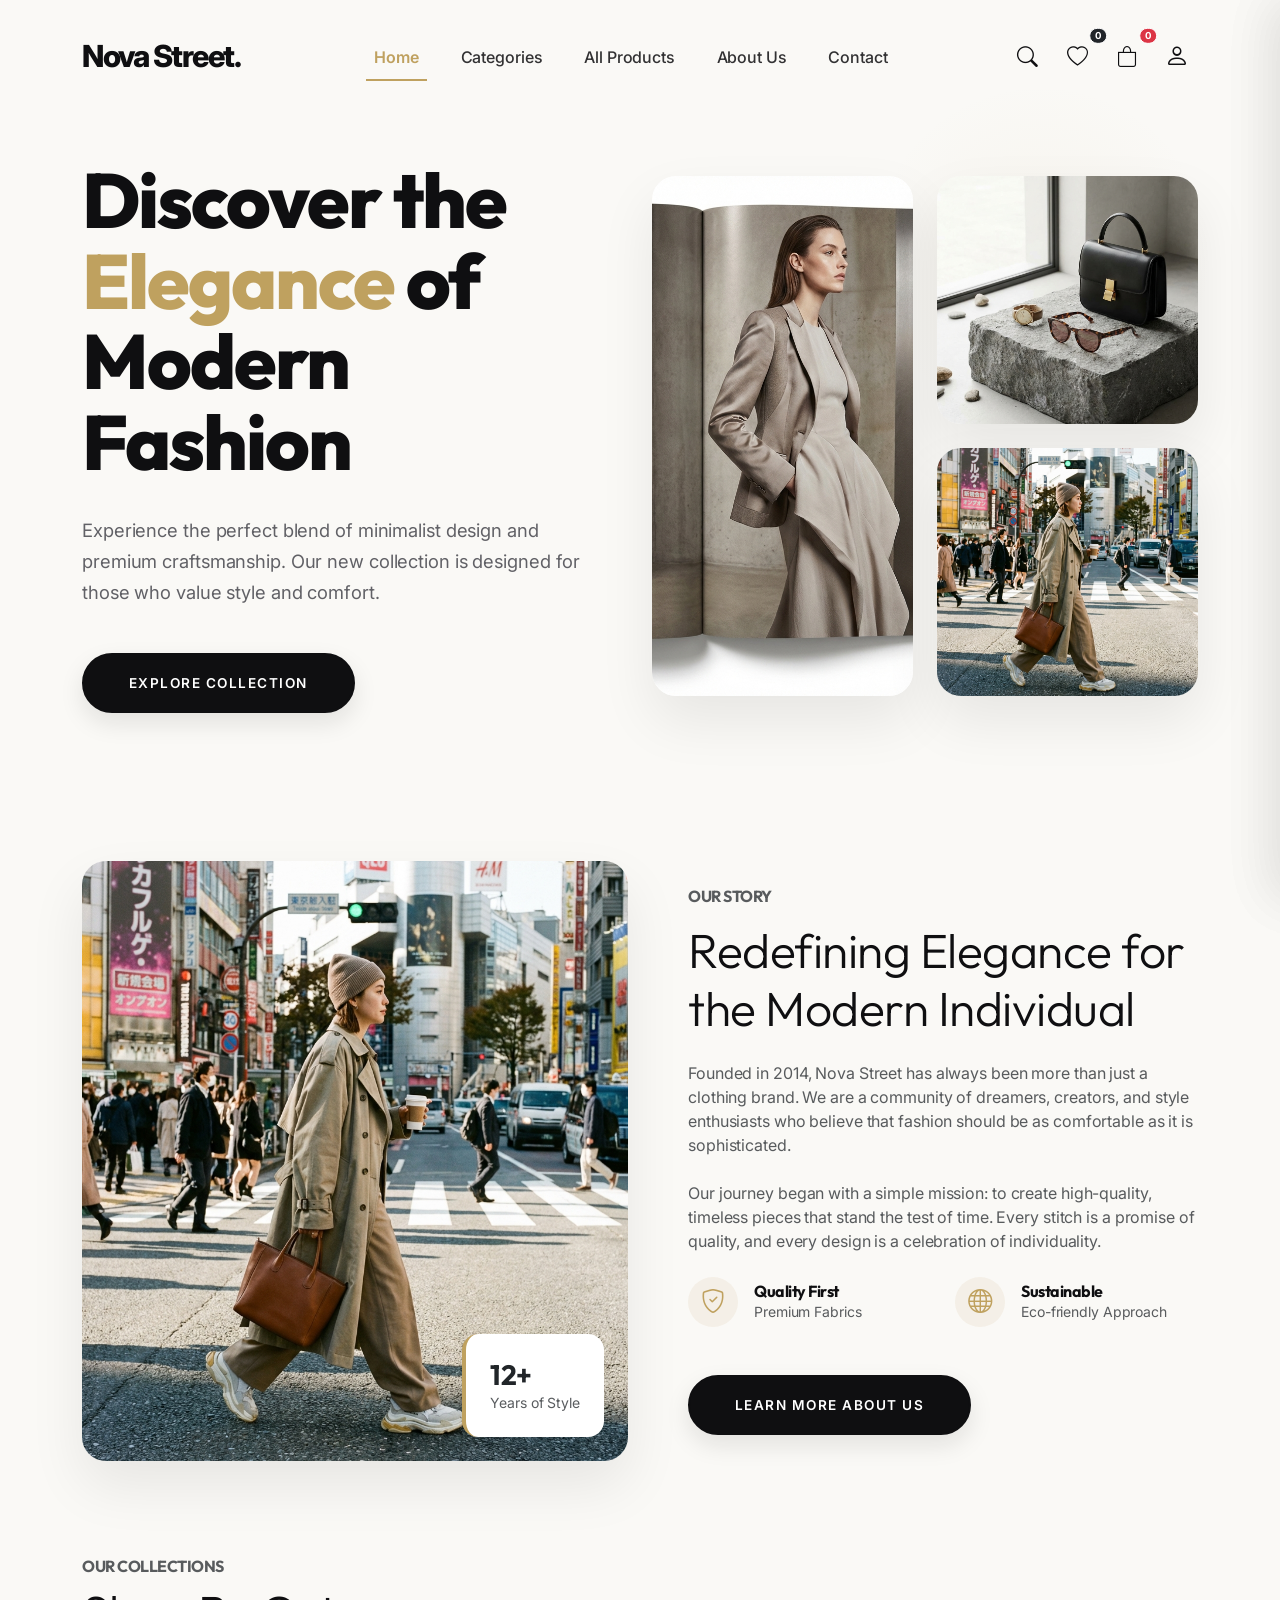
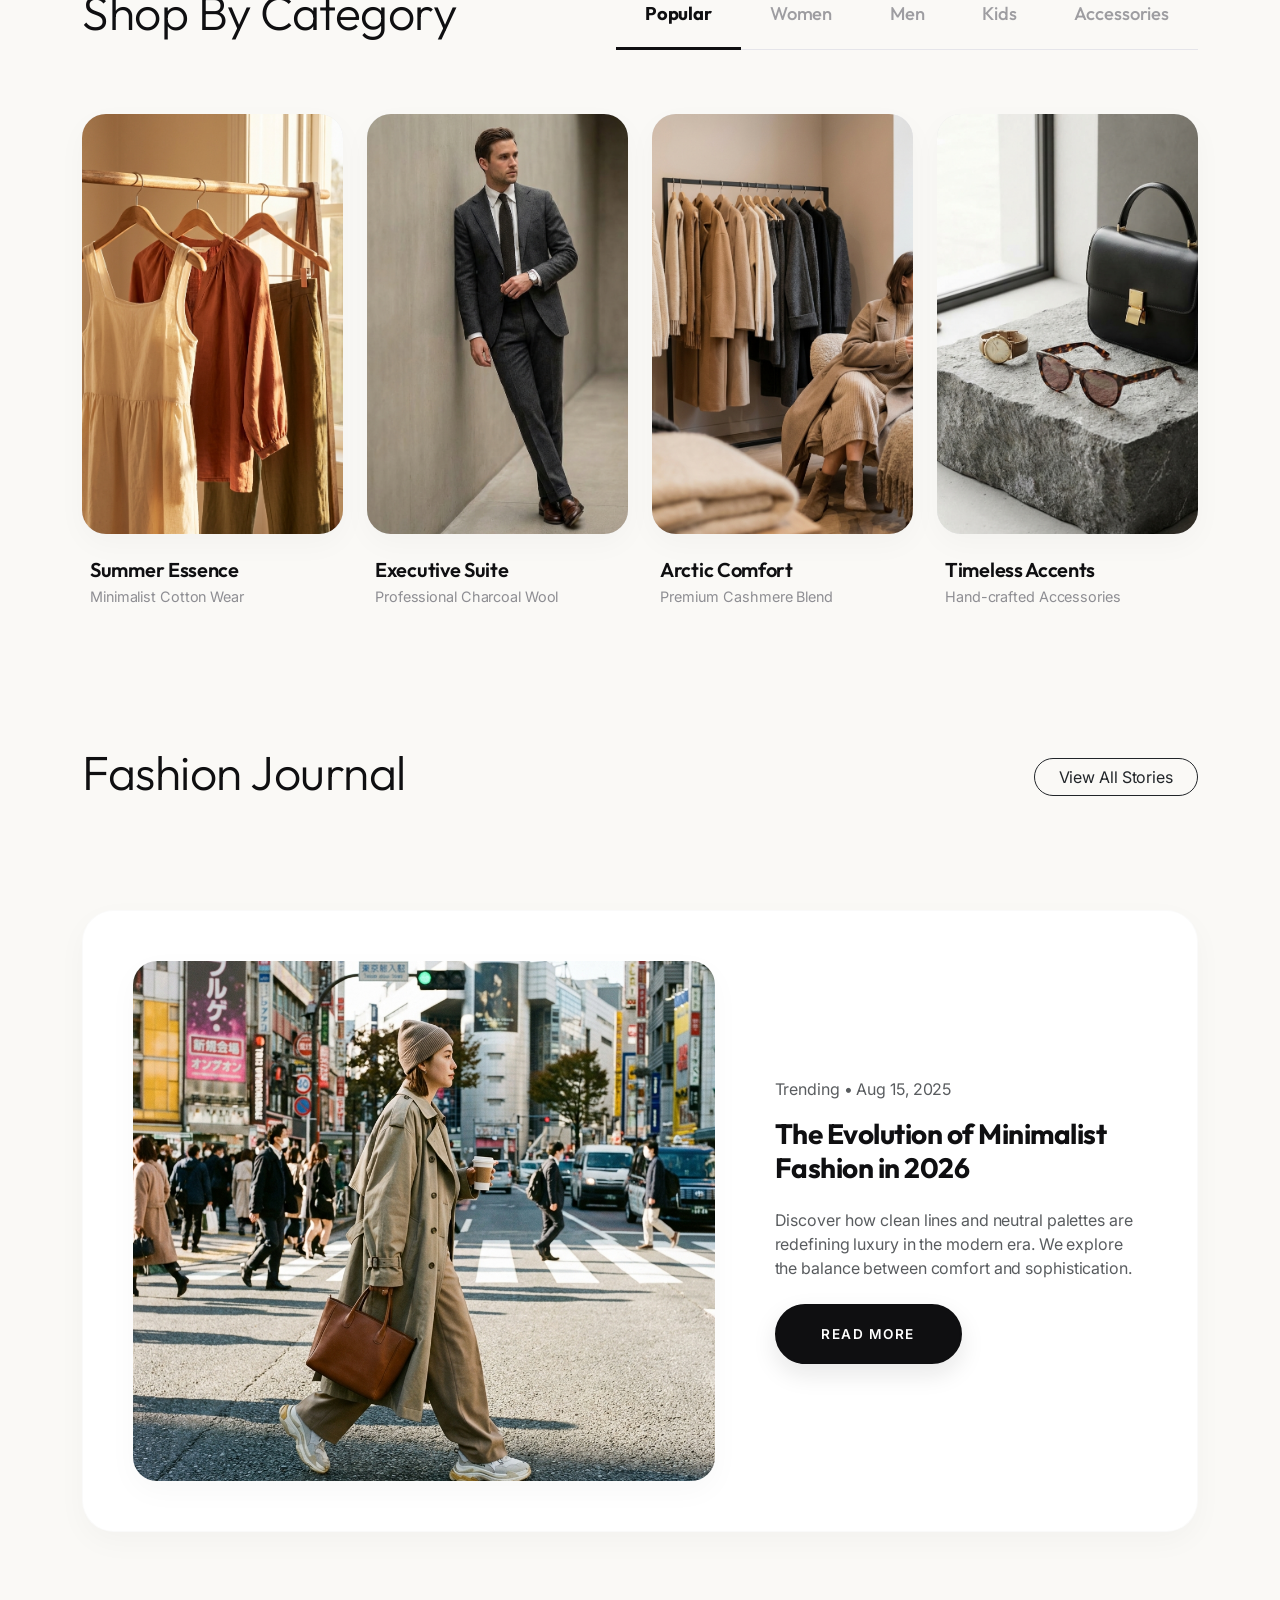
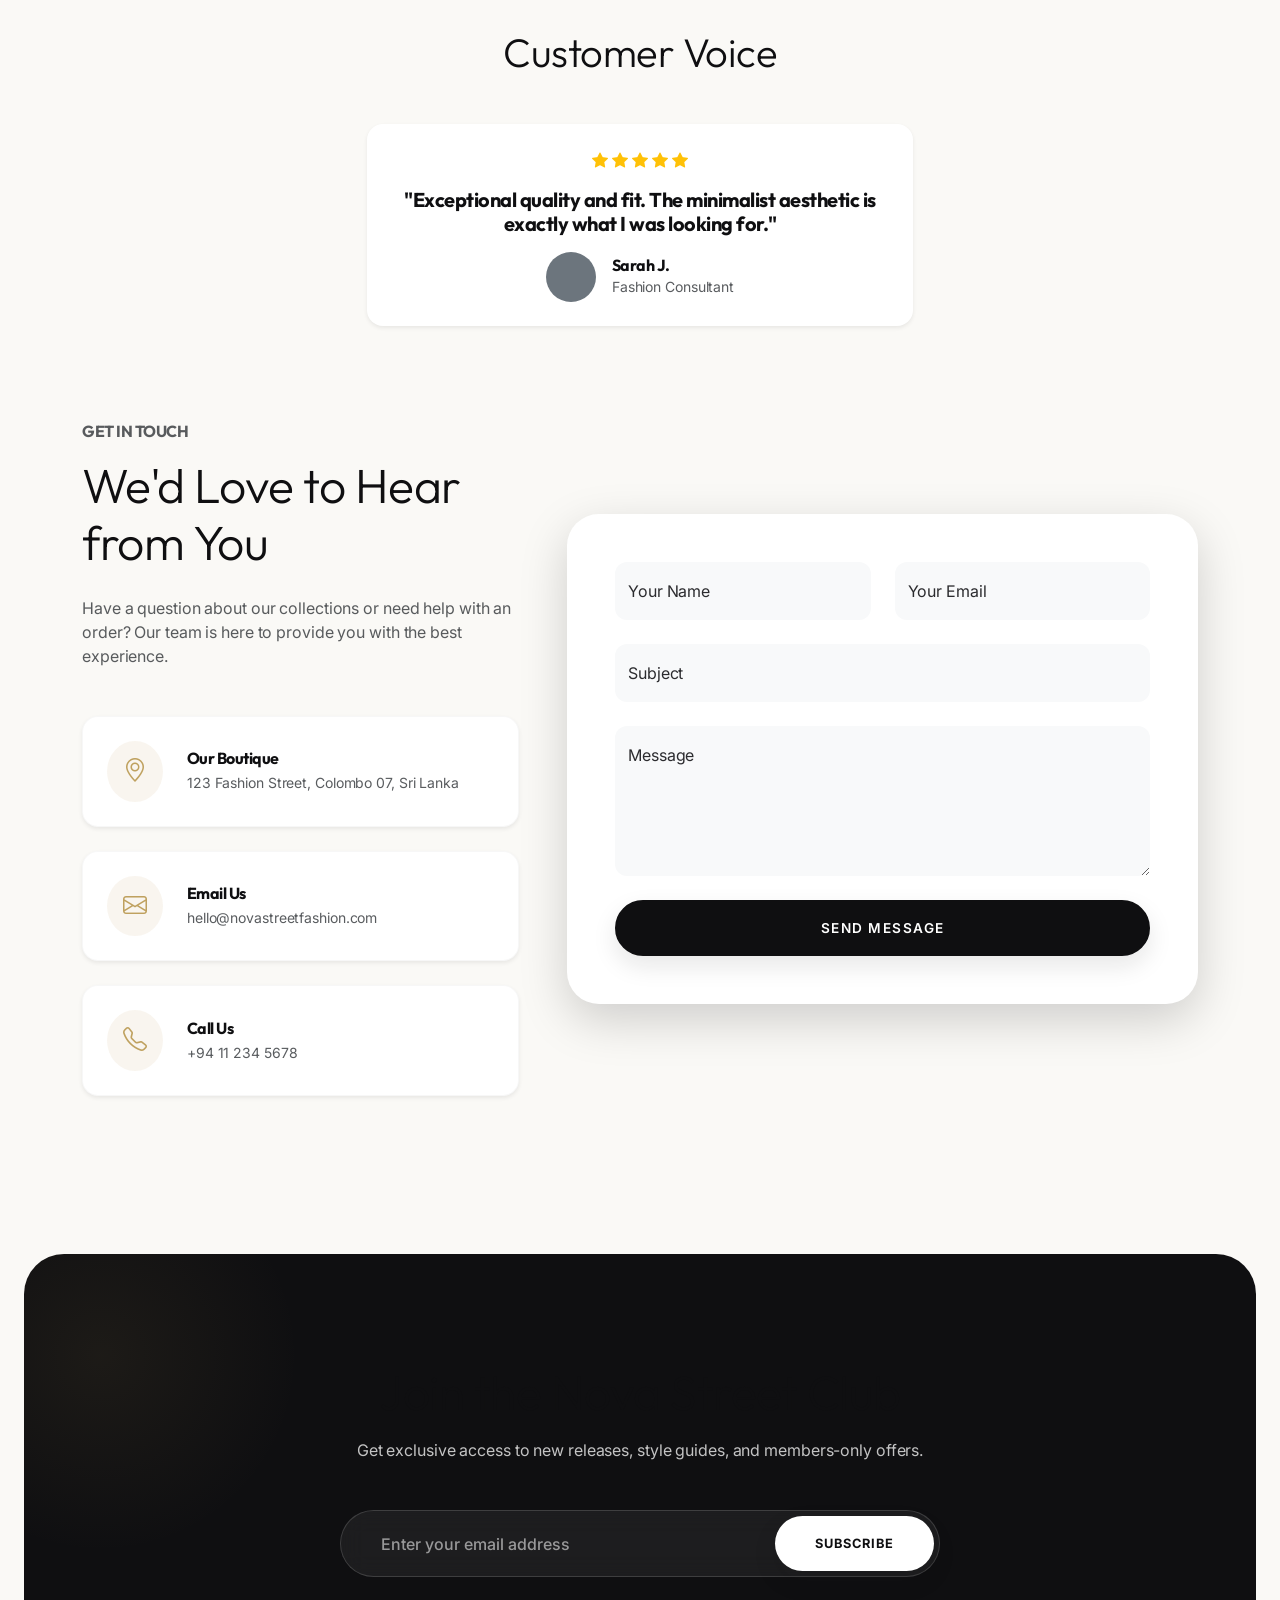
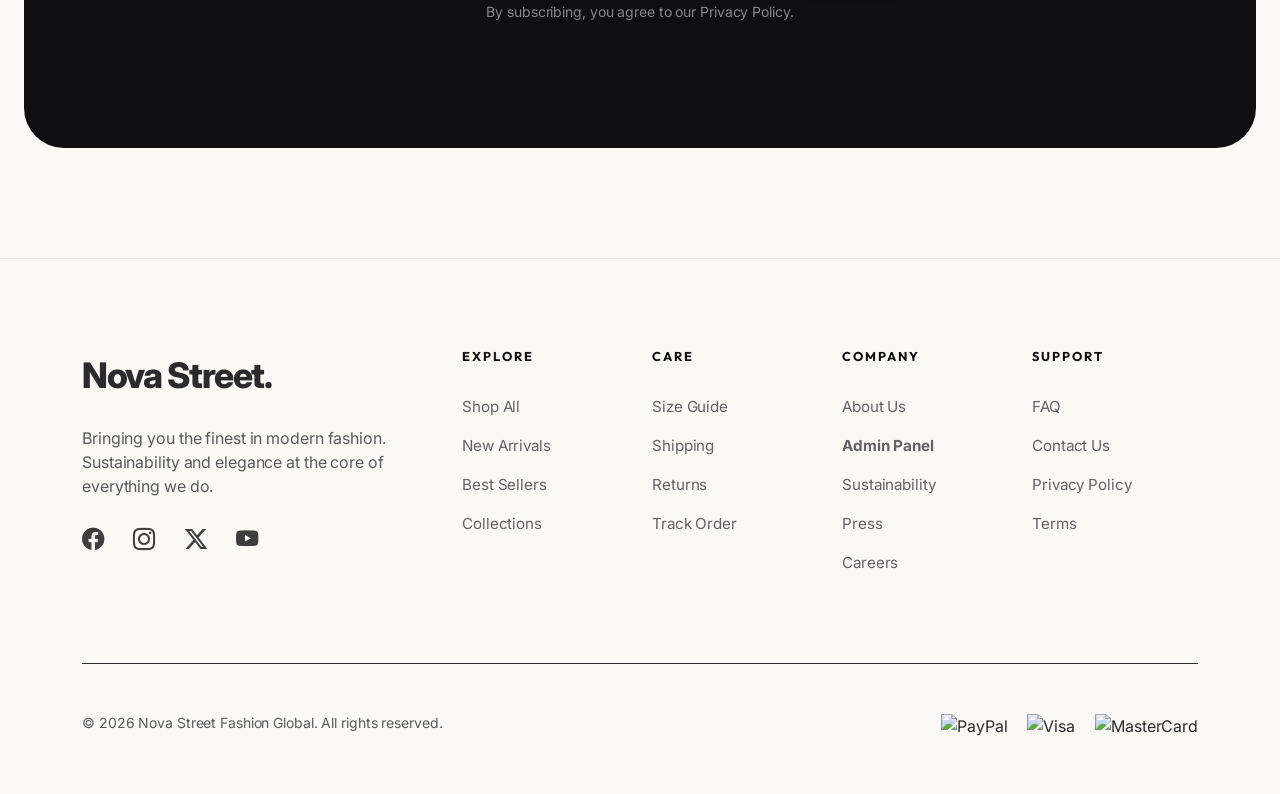
==== commit fee6792a: "first commit" ====
--- a/index.html
+++ b/index.html
@@ -22,12 +22,12 @@
         <div class="search-close" id="searchClose"><i class="bi bi-x-lg"></i></div>
         <div class="search-container">
             <div class="search-input-wrapper">
-                <input type="text" placeholder="Search Nova Street Collections...">
+                <input type="text" id="overlaySearchInput" placeholder="Search Nova Street Collections...">
             </div>
             <div class="search-filters">
                 <div class="filter-group">
-                    <label>Category</label>
-                    <select>
+                    <label for="searchCategory">Category</label>
+                    <select id="searchCategory">
                         <option>All Categories</option>
                         <option>Women's Collection</option>
                         <option>Men's Collection</option>
@@ -36,8 +36,8 @@
                     </select>
                 </div>
                 <div class="filter-group">
-                    <label>Price Range</label>
-                    <select>
+                    <label for="searchPrice">Price Range</label>
+                    <select id="searchPrice">
                         <option>All Prices</option>
                         <option>$0 - $50</option>
                         <option>$50 - $150</option>
@@ -46,8 +46,8 @@
                     </select>
                 </div>
                 <div class="filter-group">
-                    <label>Sort By</label>
-                    <select>
+                    <label for="searchSort">Sort By</label>
+                    <select id="searchSort">
                         <option>Newest First</option>
                         <option>Price: Low to High</option>
                         <option>Price: High to Low</option>
@@ -71,7 +71,7 @@
     <div class="cart-drawer" id="cartDrawer">
         <div class="drawer-header">
             <h5 class="mb-0">Shopping Bag</h5>
-            <button class="btn p-0" id="cartClose"><i class="bi bi-x-lg"></i></button>
+            <button class="btn p-0" id="cartClose" aria-label="Close cart"><i class="bi bi-x-lg"></i></button>
         </div>
         <div class="drawer-items-container cart-items-container">
             <!-- Items injected via JS -->
@@ -81,7 +81,10 @@
                 <span>Total:</span>
                 <span id="cartTotalAmount">$0.00</span>
             </div>
-            <button class="btn btn-premium w-100 py-3">Checkout Now</button>
+            <div class="d-flex gap-2">
+                <a href="cart.html" class="btn btn-premium-outline w-50 py-3 rounded-pill text-decoration-none text-center">View Bag</a>
+                <button class="btn btn-premium w-50 py-3 rounded-pill">Checkout</button>
+            </div>
         </div>
     </div>
 
@@ -89,13 +92,16 @@
     <div class="wishlist-drawer" id="wishlistDrawer">
         <div class="drawer-header">
             <h5 class="mb-0">My Wishlist</h5>
-            <button class="btn p-0" id="wishlistClose"><i class="bi bi-x-lg"></i></button>
+            <button class="btn p-0" id="wishlistClose" aria-label="Close wishlist"><i class="bi bi-x-lg"></i></button>
         </div>
         <div class="drawer-items-container wishlist-items-container">
             <!-- Wishlist items injected via JS -->
         </div>
         <div class="drawer-footer">
-            <button class="btn btn-premium w-100 py-3">Add All to Bag</button>
+            <div class="d-flex gap-2">
+                <a href="wishlist.html" class="btn btn-premium-outline w-50 py-3 rounded-pill text-decoration-none text-center">View List</a>
+                <button class="btn btn-premium w-50 py-3 rounded-pill">Add All to Bag</button>
+            </div>
         </div>
     </div>
     <div class="drawer-overlay" id="drawerOverlay"></div>
@@ -104,32 +110,33 @@
     <nav class="navbar navbar-expand-lg fixed-top" id="mainNav">
         <div class="container">
             <a class="navbar-brand" href="index.html">Nova Street.</a>
-            <button class="navbar-toggler" type="button" data-bs-toggle="collapse" data-bs-target="#navbarNav">
+            <button class="navbar-toggler" type="button" data-bs-toggle="collapse" data-bs-target="#navbarNav" aria-controls="navbarNav" aria-expanded="false" aria-label="Toggle navigation">
                 <span class="navbar-toggler-icon"></span>
             </button>
             <div class="collapse navbar-collapse justify-content-center" id="navbarNav">
                 <ul class="navbar-nav">
-                    <li class="nav-item"><a class="nav-link" href="index.html">Home</a></li>
-                    <li class="nav-item"><a class="nav-link" href="categories.html">Categories</a></li>
-                    <li class="nav-item"><a class="nav-link" href="products.html">All Products</a></li>
-                    <li class="nav-item"><a class="nav-link" href="about.html">About Us</a></li>
-                    <li class="nav-item"><a class="nav-link" href="#contact">Contact</a></li>
-                    <li class="nav-item"><a class="nav-link" href="#shop">New Arrivals</a></li>
-                    <li class="nav-item"><a class="nav-link" href="#">Journal</a></li>
+                    <li class="nav-item"><a class="nav-link active" href="index.html" id="nav-home">Home</a></li>
+                    <li class="nav-item"><a class="nav-link" href="categories.html" id="nav-categories">Categories</a></li>
+                    <li class="nav-item"><a class="nav-link" href="products.html" id="nav-products">All Products</a></li>
+                    <li class="nav-item"><a class="nav-link" href="about.html" id="nav-about">About Us</a></li>
+                    <li class="nav-item"><a class="nav-link" href="#contact" id="nav-contact">Contact</a></li>
                 </ul>
             </div>
             <div class="nav-icons d-flex align-items-center">
-                <button class="btn position-relative me-2">
+                <button class="btn position-relative" id="navSearchBtn" title="Search">
+                    <i class="bi bi-search"></i>
+                </button>
+                <button class="btn position-relative" id="navWishlistBtn" title="Wishlist">
                     <i class="bi bi-heart"></i>
                     <span class="position-absolute top-0 start-100 translate-middle badge rounded-pill bg-dark"
                         style="font-size: 0.6rem;">0</span>
                 </button>
-                <button class="btn position-relative me-2">
+                <button class="btn position-relative" id="navCartBtn" title="Shopping Bag">
                     <i class="bi bi-bag"></i>
                     <span class="position-absolute top-0 start-100 translate-middle badge rounded-pill bg-danger"
                         style="font-size: 0.6rem;">0</span>
                 </button>
-                <a href="login.html" class="btn d-none d-md-inline-block p-0 ms-2"><i class="bi bi-person fs-4"></i></a>
+                <a href="login.html" class="btn p-0" title="Account"><i class="bi bi-person fs-4"></i></a>
             </div>
         </div>
     </nav>
--- a/assets/css/style.css
+++ b/assets/css/style.css
@@ -1,900 +1,1762 @@
-@import url("https://fonts.googleapis.com/css2?family=Inter:wght@300;400;500;600&family=Outfit:wght@300;400;500;600;700&display=swap");
-
-:root {
-  --primary-color: #1a1a1a;
-  --accent-color: #c5a059;
-  --bg-color: #f8f7f2;
-  --text-color: #333333;
-  --white: #ffffff;
-  --transition: all 0.3s cubic-bezier(0.4, 0, 0.2, 1);
-}
-
-body {
-  font-family: "Inter", sans-serif;
-  background-color: var(--bg-color);
-  color: var(--text-color);
-  overflow-x: hidden;
-}
-
-h1,
-h2,
-h3,
-h4,
-h5,
-h6 {
-  font-family: "Outfit", sans-serif;
-  font-weight: 700;
-}
-
-/* Navbar */
-.navbar {
-  padding: 1.5rem 0;
-  transition: var(--transition);
-  background: transparent;
-}
-
-.navbar.scrolled {
-  background: rgba(255, 255, 255, 0.95);
-  backdrop-filter: blur(10px);
-  padding: 1rem 0;
-  box-shadow: 0 4px 30px rgba(0, 0, 0, 0.05);
-}
-
-.navbar-brand {
-  font-size: 1.8rem;
-  font-weight: 700;
-  letter-spacing: -1px;
-  color: var(--primary-color) !important;
-}
-
-.nav-link {
-  color: var(--primary-color) !important;
-  font-weight: 500;
-  margin: 0 1rem;
-  position: relative;
-}
-
-.nav-link::after {
-  content: "";
-  position: absolute;
-  bottom: -5px;
-  left: 0;
-  width: 0;
-  height: 2px;
-  background: var(--accent-color);
-  transition: var(--transition);
-}
-
-.nav-link:hover::after {
-  width: 100%;
-}
-
-.nav-icons .btn {
-  border: none;
-  background: none;
-  font-size: 1.2rem;
-  color: var(--primary-color);
-  margin-left: 1rem;
-  transition: var(--transition);
-}
-
-.nav-icons .btn:hover {
-  color: var(--accent-color);
-  transform: translateY(-2px);
-}
-
-/* Hero Section */
-.hero-section {
-  padding: 120px 0 80px;
-  min-height: 80vh;
-  display: flex;
-  align-items: center;
-}
-
-.hero-content h1 {
-  font-size: 4.5rem;
-  line-height: 1.1;
-  margin-bottom: 2rem;
-}
-
-.hero-content h1 span {
-  color: var(--accent-color);
-}
-
-.hero-content p {
-  font-size: 1.1rem;
-  color: #666;
-  max-width: 500px;
-  margin-bottom: 2.5rem;
-}
-
-.btn-premium {
-  background: var(--primary-color);
-  color: var(--white);
-  padding: 1rem 2.5rem;
-  border-radius: 50px;
-  font-weight: 600;
-  text-transform: uppercase;
-  letter-spacing: 1px;
-  transition: var(--transition);
-  border: 2px solid var(--primary-color);
-}
-
-.btn-premium:hover {
-  background: transparent;
-  color: var(--primary-color);
-  transform: translateY(-5px);
-}
-
-.hero-images-grid {
-  display: grid;
-  grid-template-columns: repeat(2, 1fr);
-  gap: 20px;
-  position: relative;
-}
-
-.hero-img-item {
-  border-radius: 20px;
-  overflow: hidden;
-  box-shadow: 0 20px 40px rgba(0, 0, 0, 0.1);
-}
-
-.hero-img-item img {
-  width: 100%;
-  height: 100%;
-  object-fit: cover;
-}
-
-.item-large {
-  grid-row: span 2;
-  height: 500px;
-}
-
-.item-small {
-  height: 240px;
-}
-
-/* Tabs & Categories */
-.section-title {
-  margin-bottom: 3rem;
-}
-
-.category-tabs .nav-link {
-  border: none !important;
-  background: transparent !important;
-  color: #999 !important;
-  font-size: 1.1rem;
-  padding: 0.5rem 1.5rem;
-  margin: 0;
-}
-
-.category-tabs .nav-link.active {
-  color: var(--primary-color) !important;
-  font-weight: 700;
-}
-
-.product-card {
-  border: none;
-  background: transparent;
-  margin-bottom: 30px;
-  transition: var(--transition);
-}
-
-.product-img-wrapper {
-  position: relative;
-  border-radius: 20px;
-  overflow: hidden;
-  height: 400px;
-  margin-bottom: 1.5rem;
-}
-
-.product-img-wrapper img {
-  width: 100%;
-  height: 100%;
-  object-fit: cover;
-  transition: var(--transition);
-}
-
-.product-card:hover .product-img-wrapper img {
-  transform: scale(1.1);
-}
-
-.product-info h5 {
-  font-size: 1.2rem;
-  margin-bottom: 0.5rem;
-}
-
-.product-info p {
-  color: #888;
-  font-size: 0.9rem;
-}
-
-/* Featured Story */
-.featured-story {
-  background: #fff;
-  border-radius: 30px;
-  padding: 40px;
-  margin-top: 100px;
-}
-
-.story-img {
-  border-radius: 20px;
-  height: 500px;
-  object-fit: cover;
-}
-
-/* Newsletter */
-.newsletter-section {
-  background: var(--primary-color);
-  color: var(--white);
-  padding: 100px 0;
-  border-radius: 50px;
-  margin: 100px 20px;
-  text-align: center;
-}
-
-.newsletter-form {
-  max-width: 600px;
-  margin: 0 auto;
-  position: relative;
-}
-
-.newsletter-form input {
-  width: 100%;
-  padding: 1.2rem 2rem;
-  border-radius: 50px;
-  border: none;
-  background: rgba(255, 255, 255, 0.1);
-  color: #fff;
-  backdrop-filter: blur(10px);
-}
-
-.newsletter-form .btn {
-  position: absolute;
-  right: 5px;
-  top: 5px;
-  bottom: 5px;
-  border-radius: 50px;
-  padding: 0 2rem;
-}
-
-/* Footer */
-footer {
-  padding: 80px 0 40px;
-  background: var(--bg-color);
-}
-
-.footer-logo {
-  font-size: 2rem;
-  font-weight: 700;
-  margin-bottom: 1.5rem;
-}
-
-.social-links a {
-  font-size: 1.5rem;
-  color: var(--primary-color);
-  margin-right: 1.5rem;
-  transition: var(--transition);
-}
-
-.social-links a:hover {
-  color: var(--accent-color);
-  transform: translateY(-3px);
-}
-
-.footer-links h6 {
-  text-transform: uppercase;
-  letter-spacing: 2px;
-  font-size: 0.9rem;
-  margin-bottom: 1.5rem;
-}
-
-.footer-links ul {
-  list-style: none;
-  padding: 0;
-}
-
-.footer-links ul li {
-  margin-bottom: 0.8rem;
-}
-
-.footer-links ul li a {
-  color: #666;
-  text-decoration: none;
-  transition: var(--transition);
-}
-
-.footer-links ul li a:hover {
-  color: var(--accent-color);
-  padding-left: 5px;
-}
-
-.bg-accent-light {
-    background-color: rgba(197, 160, 89, 0.1);
-}
-
-.text-accent-color {
-    color: var(--accent-color);
-}
-
-.about-img-container img {
-    height: 600px;
-    object-fit: cover;
-}
-
-.bg-gradient-dark {
-    background: linear-gradient(to top, rgba(0,0,0,0.8), transparent);
-}
-
-.category-card img {
-    transition: transform 0.8s ease;
-}
-
-.category-card:hover img {
-    transform: scale(1.1);
-}
-
-.contact-info-card {
-    transition: var(--transition);
-}
-
-.contact-info-card:hover {
-    transform: translateX(10px);
-}
-
-.form-floating > .form-control:focus {
-    box-shadow: none;
-    border: 1px solid var(--accent-color) !important;
-}
-
-/* Auth Pages (Login/Signup) */
-.auth-wrapper {
-    min-height: 100vh;
-    display: flex;
-}
-
-.auth-image-side {
-    flex: 1;
-    position: relative;
-    background-size: cover;
-    background-position: center;
-    display: none;
-}
-
-@media (min-width: 992px) {
-    .auth-image-side {
-        display: block;
-    }
-}
-
-.auth-image-overlay {
-    position: absolute;
-    top: 0;
-    left: 0;
-    width: 100%;
-    height: 100%;
-    background: linear-gradient(rgba(0,0,0,0.2), rgba(0,0,0,0.6));
-    padding: 4rem;
-    display: flex;
-    flex-direction: column;
-    justify-content: flex-start;
-    color: #fff;
-}
-
-.auth-form-side {
-    flex: 1;
-    background: #1a1a1a;
-    color: #fff;
-    padding: 4rem;
-    display: flex;
-    flex-direction: column;
-    justify-content: center;
-    position: relative;
-}
-
-.auth-close-btn {
-    position: absolute;
-    top: 2rem;
-    right: 2rem;
-    color: #fff;
-    font-size: 1.5rem;
-    text-decoration: none;
-    transition: var(--transition);
-}
-
-.auth-close-btn:hover {
-    transform: rotate(90deg);
-}
-
-.auth-title {
-    font-size: 2.5rem;
-    margin-bottom: 0.5rem;
-    font-weight: 800;
-    color: #fff;
-}
-
-.auth-subtitle {
-    color: rgba(255,255,255,0.9);
-    margin-bottom: 2.5rem;
-    font-weight: 500;
-}
-
-.forgot-password {
-    display: block;
-    text-align: right;
-    margin-top: -1.5rem;
-    margin-bottom: 2rem;
-    font-size: 0.85rem;
-    color: rgba(255,255,255,0.8);
-    text-decoration: none;
-    font-weight: 600;
-}
-
-.auth-form .form-label {
-    color: #fff;
-    font-size: 0.85rem;
-    text-transform: uppercase;
-    letter-spacing: 1.5px;
-    font-weight: 700;
-}
-
-.auth-form .form-control, .auth-form .form-select {
-    background: transparent;
-    border: none;
-    border-bottom: 1px dashed rgba(255,255,255,0.4);
-    border-radius: 0;
-    color: #fff;
-    padding-left: 0;
-    margin-bottom: 2rem;
-    font-weight: 600;
-}
-
-.auth-form .form-control:focus, .auth-form .form-select:focus {
-    background: transparent;
-    border-color: var(--accent-color);
-    box-shadow: none;
-    color: #fff;
-}
-
-.auth-form .form-control::placeholder {
-    color: rgba(255,255,255,0.6);
-    font-weight: 400;
-}
-
-.social-auth {
-    display: flex;
-    gap: 1rem;
-    justify-content: center;
-    margin-top: 2rem;
-}
-
-.social-btn {
-    width: 45px;
-    height: 45px;
-    border: 1px solid rgba(255,255,255,0.2);
-    border-radius: 50%;
-    display: flex;
-    align-items: center;
-    justify-content: center;
-    color: #fff;
-    text-decoration: none;
-    transition: var(--transition);
-}
-
-.social-btn:hover {
-    background: var(--accent-color);
-    border-color: var(--accent-color);
-}
-
-/* Refined Auth Styles */
-.shop-title {
-    font-size: 4rem;
-    font-weight: 900;
-    text-transform: uppercase;
-    letter-spacing: -2px;
-    margin-bottom: 2rem;
-}
-
-.auth-nav {
-    list-style: none;
-    padding: 0;
-}
-
-.auth-nav li {
-    margin-bottom: 1.5rem;
-    position: relative;
-    padding-left: 0;
-    transition: var(--transition);
-}
-
-.auth-nav li a {
-    color: rgba(255,255,255,0.7);
-    text-decoration: none;
-    font-size: 1.1rem;
-    transition: var(--transition);
-}
-
-.auth-nav li.active a, .auth-nav li:hover a {
-    color: #fff;
-}
-
-.auth-nav li.active::before {
-    content: '';
-    position: absolute;
-    left: -30px;
-    top: 50%;
-    width: 20px;
-    height: 2px;
-    background: #fff;
-    transform: translateY(-50%);
-}
-
-.password-toggle {
-    cursor: pointer;
-    position: absolute;
-    right: 0;
-    top: 0;
-    color: rgba(255,255,255,0.5);
-    transition: var(--transition);
-}
-
-.password-toggle:hover {
-    color: #fff;
-}
-
-.auth-form .input-group-text {
-    background: transparent;
-    border: none;
-    border-bottom: 1px dashed rgba(255,255,255,0.3);
-    border-radius: 0;
-    color: rgba(255,255,255,0.5);
-    padding-left: 0;
-}
-
-.forgot-password {
-    display: block;
-    text-align: right;
-    margin-top: -1.5rem;
-    margin-bottom: 2rem;
-    font-size: 0.85rem;
-    color: rgba(255,255,255,0.5);
-    text-decoration: none;
-}
-
-.forgot-password:hover {
-    color: #fff;
-}
-
-.btn-auth {
-    background: #fff;
-    color: #1a1a1a;
-    border: none;
-    padding: 1rem 2.5rem;
-    border-radius: 50px;
-    font-weight: 700;
-    display: flex;
-    justify-content: space-between;
-    align-items: center;
-    min-width: 280px;
-    margin: 2rem auto;
-    transition: var(--transition);
-}
-
-.btn-auth:hover {
-    background: var(--accent-color);
-    color: #fff;
-    transform: translateY(-3px);
-}
-
-/* Advanced Search Overlay */
-.search-overlay {
-    position: fixed;
-    top: 0;
-    left: 0;
-    width: 100%;
-    height: 100%;
-    background: rgba(26, 26, 26, 0.98);
-    backdrop-filter: blur(15px);
-    z-index: 9999;
-    display: none;
-    opacity: 0;
-    transition: var(--transition);
-    padding: 2rem;
-}
-
-.search-overlay.active {
-    display: block;
-    opacity: 1;
-}
-
-.search-container {
-    max-width: 800px;
-    margin: 5rem auto;
-}
-
-.search-input-wrapper {
-    position: relative;
-    margin-bottom: 3rem;
-}
-
-.search-input-wrapper input {
-    width: 100%;
-    background: transparent;
-    border: none;
-    border-bottom: 2px solid rgba(255,255,255,0.2);
-    color: #fff;
-    font-size: 2.5rem;
-    padding: 1rem 0;
-    font-family: 'Outfit', sans-serif;
-    font-weight: 600;
-}
-
-.search-input-wrapper input:focus {
-    outline: none;
-    border-color: var(--accent-color);
-}
-
-.search-filters {
-    display: grid;
-    grid-template-columns: repeat(auto-fit, minmax(150px, 1fr));
-    gap: 2rem;
-    color: #fff;
-}
-
-.filter-group label {
-    display: block;
-    font-size: 0.8rem;
-    text-transform: uppercase;
-    letter-spacing: 2px;
-    color: var(--accent-color);
-    margin-bottom: 1rem;
-    font-weight: 700;
-}
-
-.filter-group select, .filter-group input {
-    width: 100%;
-    background: rgba(255,255,255,0.05);
-    border: 1px solid rgba(255,255,255,0.1);
-    color: #fff;
-    padding: 0.8rem 1rem;
-    border-radius: 10px;
-    transition: var(--transition);
-}
-
-.filter-group select:focus {
-    background: rgba(255,255,255,0.1);
-    outline: none;
-    border-color: var(--accent-color);
-}
-
-.search-close {
-    position: absolute;
-    top: 3rem;
-    right: 3rem;
-    color: #fff;
-    font-size: 2rem;
-    cursor: pointer;
-    transition: var(--transition);
-}
-
-.search-close:hover {
-    transform: rotate(90deg);
-    color: var(--accent-color);
-}
-
-.search-results-preview {
-    margin-top: 4rem;
-    color: #fff;
-}
-
-/* Product Actions */
-.product-actions {
-    position: absolute;
-    bottom: 20px;
-    left: 50%;
-    transform: translate(-50%, 20px);
-    display: flex;
-    gap: 10px;
-    opacity: 0;
-    transition: var(--transition);
-}
-
-.product-card:hover .product-actions {
-    opacity: 1;
-    transform: translate(-50%, 0);
-}
-
-.category-card {
-    height: 350px;
-    border-radius: 20px;
-    overflow: hidden;
-    position: relative;
-    cursor: pointer;
-}
-
-.action-btn {
-    width: 45px;
-    height: 45px;
-    border-radius: 50%;
-    background: #fff;
-    color: #1a1a1a;
-    display: flex;
-    align-items: center;
-    justify-content: center;
-    text-decoration: none;
-    box-shadow: 0 5px 15px rgba(0,0,0,0.1);
-    transition: var(--transition);
-    border: none;
-}
-
-.action-btn:hover {
-    background: var(--accent-color);
-    color: #fff;
-    transform: translateY(-3px);
-}
-
-.action-btn.fav-btn.active {
-    color: #ff4757;
-}
-
-.wishlist-count {
-    margin-left: 1rem;
-}
-
-@media (max-width: 991px) {
-    .product-actions {
-        opacity: 1;
-        transform: translate(-50%, 0);
-        bottom: 10px;
-    }
-    .action-btn {
-        width: 35px;
-        height: 35px;
-        font-size: 0.9rem;
-    }
-}
-
-/* Drawers (Cart & Wishlist) */
-.cart-drawer, .wishlist-drawer {
-    position: fixed;
-    top: 0;
-    right: -400px;
-    width: 400px;
-    height: 100%;
-    background: #fff;
-    z-index: 10000;
-    box-shadow: -10px 0 30px rgba(0,0,0,0.1);
-    transition: var(--transition);
-    display: flex;
-    flex-direction: column;
-}
-
-.cart-drawer.active, .wishlist-drawer.active {
-    right: 0;
-}
-
-.drawer-header {
-    padding: 2rem;
-    border-bottom: 1px solid #eee;
-    display: flex;
-    justify-content: space-between;
-    align-items: center;
-}
-
-.drawer-items-container {
-    flex: 1;
-    overflow-y: auto;
-    padding: 2rem;
-}
-
-.drawer-item {
-    display: flex;
-    gap: 1rem;
-    margin-bottom: 1.5rem;
-    padding-bottom: 1.5rem;
-    border-bottom: 1px solid #f9f9f9;
-}
-
-.drawer-item-img {
-    width: 80px;
-    height: 100px;
-    object-fit: cover;
-    border-radius: 10px;
-}
-
-.drawer-footer {
-    padding: 2rem;
-    background: #f9f9f9;
-}
-
-.cart-total {
-    display: flex;
-    justify-content: space-between;
-    font-weight: 700;
-    font-size: 1.2rem;
-    margin-bottom: 1rem;
-}
-
-.drawer-overlay {
-    position: fixed;
-    top: 0;
-    left: 0;
-    width: 100%;
-    height: 100%;
-    background: rgba(0,0,0,0.6);
-    backdrop-filter: blur(5px);
-    z-index: 9990;
-    display: none;
-    opacity: 0;
-    transition: var (--transition);
-}
-
-.drawer-overlay.active {
-    display: block;
-    opacity: 1;
-}
-
-/* Mobile Responsiveness Improvements */
-@media (max-width: 991px) {
-    .hero-content h1 {
-        font-size: 3rem;
-    }
-    
-    .navbar-collapse {
-        background: #fff;
-        padding: 1.5rem;
-        border-radius: 20px;
-        box-shadow: 0 10px 30px rgba(0,0,0,0.1);
-        margin-top: 1.5rem;
-    }
-
-    .nav-link {
-        margin: 0.5rem 0;
-    }
-
-    .hero-images-grid {
-        grid-template-columns: 1fr;
-        gap: 15px;
-    }
-
-    .about-img-container img {
-        height: 400px;
-    }
-    
-    .cart-drawer, .wishlist-drawer {
-        width: 100%;
-        right: -100%;
-    }
-}
-
-@media (max-width: 576px) {
-    .hero-content h1 {
-        font-size: 2.5rem;
-    }
-    
-    .btn-premium {
-        width: 100%;
-        margin-bottom: 1rem;
-    }
-
-    .newsletter-section {
-        padding: 60px 20px;
-        margin: 60px 10px;
-        border-radius: 30px;
-    }
-
-    .newsletter-form .btn {
-        position: static;
-        width: 100%;
-        margin-top: 1rem;
-    }
-
-    .newsletter-form input {
-        padding: 1rem;
-        background: rgba(255,255,255,0.2);
-    }
-    
-    .product-img-wrapper {
-        height: 320px;
-    }
-}
+@import url("https://fonts.googleapis.com/css2?family=Inter:wght@300;400;500;600&family=Outfit:wght@300;400;500;600;700;800;900&display=swap");
+
+:root {
+  --primary-color: #0f0f11;
+  --accent-color: #bfa15f;
+  --accent-light: rgba(191, 161, 95, 0.1);
+  --bg-color: #FAF9F6;
+  --text-color: #2b2b2e;
+  --white: #ffffff;
+  --card-bg: #ffffff;
+  --border-color: #e5e5ea;
+  --transition: all 0.4s cubic-bezier(0.16, 1, 0.3, 1);
+  --card-shadow: 0 10px 30px rgba(15, 15, 17, 0.03);
+  --card-shadow-hover: 0 20px 45px rgba(15, 15, 17, 0.08);
+}
+
+/* Custom Scrollbars */
+::-webkit-scrollbar {
+  width: 8px;
+  height: 8px;
+}
+
+::-webkit-scrollbar-track {
+  background: var(--bg-color);
+}
+
+::-webkit-scrollbar-thumb {
+  background: #d1cfc9;
+  border-radius: 10px;
+}
+
+::-webkit-scrollbar-thumb:hover {
+  background: var(--accent-color);
+}
+
+/* Selection Highlight */
+::selection {
+  background: var(--accent-color);
+  color: var(--white);
+}
+
+body {
+  font-family: "Inter", sans-serif;
+  background-color: var(--bg-color);
+  color: var(--text-color);
+  overflow-x: hidden;
+  letter-spacing: -0.1px;
+}
+
+h1,
+h2,
+h3,
+h4,
+h5,
+h6 {
+  font-family: "Outfit", sans-serif;
+  font-weight: 700;
+  color: var(--primary-color);
+  letter-spacing: -0.5px;
+}
+
+/* Navbar styles */
+.navbar {
+  padding: 1.8rem 0;
+  transition: var(--transition);
+  background: transparent;
+  z-index: 1000;
+}
+
+.navbar.scrolled {
+  background: rgba(250, 249, 246, 0.85);
+  backdrop-filter: blur(20px);
+  -webkit-backdrop-filter: blur(20px);
+  padding: 1.1rem 0;
+  box-shadow: 0 4px 30px rgba(0, 0, 0, 0.02);
+  border-bottom: 1px solid rgba(15, 15, 17, 0.04);
+}
+
+.navbar-brand {
+  font-size: 1.9rem;
+  font-weight: 800;
+  letter-spacing: -1.5px;
+  color: var(--primary-color) !important;
+  transition: var(--transition);
+}
+
+.navbar-brand:hover {
+  color: var(--accent-color) !important;
+}
+
+.nav-link {
+  color: var(--primary-color) !important;
+  font-weight: 500;
+  margin: 0 0.8rem;
+  position: relative;
+  transition: var(--transition);
+  opacity: 0.85;
+}
+
+.nav-link:hover {
+  opacity: 1;
+  color: var(--accent-color) !important;
+}
+
+.nav-link::after {
+  content: "";
+  position: absolute;
+  bottom: -4px;
+  left: 0;
+  width: 0;
+  height: 2px;
+  background: var(--accent-color);
+  transition: var(--transition);
+}
+
+.nav-link:hover::after,
+.nav-link.active::after {
+  width: 100%;
+}
+
+.nav-link.active {
+  opacity: 1;
+  color: var(--accent-color) !important;
+  font-weight: 600;
+}
+
+.nav-icons {
+  display: flex;
+  align-items: center;
+  gap: 0.5rem;
+}
+
+.nav-icons .btn {
+  border: none;
+  background: none;
+  font-size: 1.3rem;
+  color: var(--primary-color);
+  padding: 0.5rem;
+  border-radius: 50%;
+  transition: var(--transition);
+  display: flex;
+  align-items: center;
+  justify-content: center;
+  width: 42px;
+  height: 42px;
+}
+
+.nav-icons .btn:hover {
+  color: var(--accent-color);
+  background: rgba(15, 15, 17, 0.03);
+  transform: translateY(-2px);
+}
+
+.nav-icons .badge {
+  font-size: 0.6rem !important;
+  padding: 0.25em 0.5em !important;
+  border: 1px solid var(--white);
+}
+
+/* Hero Section */
+.hero-section {
+  padding: 160px 0 100px;
+  min-height: 90vh;
+  display: flex;
+  align-items: center;
+  position: relative;
+}
+
+.hero-section::before {
+  content: '';
+  position: absolute;
+  top: 10%;
+  right: 5%;
+  width: 350px;
+  height: 350px;
+  background: radial-gradient(circle, rgba(191, 161, 95, 0.06) 0%, transparent 70%);
+  z-index: -1;
+  pointer-events: none;
+}
+
+.hero-content h1 {
+  font-size: 4.8rem;
+  line-height: 1.05;
+  margin-bottom: 2rem;
+  font-weight: 800;
+  letter-spacing: -2px;
+}
+
+.hero-content h1 span {
+  color: var(--accent-color);
+  position: relative;
+  display: inline-block;
+}
+
+.hero-content p {
+  font-size: 1.15rem;
+  line-height: 1.7;
+  color: #616166;
+  max-width: 520px;
+  margin-bottom: 2.8rem;
+}
+
+/* Premium Button Class */
+.btn-premium {
+  background: var(--primary-color);
+  color: var(--white);
+  padding: 1.1rem 2.8rem;
+  border-radius: 50px;
+  font-weight: 600;
+  text-transform: uppercase;
+  letter-spacing: 1.5px;
+  font-size: 0.85rem;
+  transition: var(--transition);
+  border: 2px solid var(--primary-color);
+  box-shadow: 0 10px 25px rgba(15, 15, 17, 0.1);
+  display: inline-flex;
+  align-items: center;
+  justify-content: center;
+  gap: 10px;
+}
+
+.btn-premium:hover {
+  background: transparent;
+  color: var(--primary-color);
+  transform: translateY(-4px);
+  box-shadow: 0 15px 30px rgba(15, 15, 17, 0.15);
+}
+
+.btn-premium-outline {
+  background: transparent;
+  color: var(--primary-color);
+  padding: 1.1rem 2.8rem;
+  border-radius: 50px;
+  font-weight: 600;
+  text-transform: uppercase;
+  letter-spacing: 1.5px;
+  font-size: 0.85rem;
+  transition: var(--transition);
+  border: 2px solid var(--primary-color);
+}
+
+.btn-premium-outline:hover {
+  background: var(--primary-color);
+  color: var(--white);
+  transform: translateY(-4px);
+  box-shadow: 0 10px 25px rgba(15, 15, 17, 0.1);
+}
+
+/* Image Grid */
+.hero-images-grid {
+  display: grid;
+  grid-template-columns: repeat(2, 1fr);
+  gap: 24px;
+  position: relative;
+}
+
+.hero-img-item {
+  border-radius: 24px;
+  overflow: hidden;
+  box-shadow: 0 25px 55px rgba(0, 0, 0, 0.08);
+  transition: var(--transition);
+}
+
+.hero-img-item:hover {
+  transform: translateY(-8px);
+  box-shadow: 0 35px 70px rgba(0, 0, 0, 0.12);
+}
+
+.hero-img-item img {
+  width: 100%;
+  height: 100%;
+  object-fit: cover;
+  transition: transform 0.8s ease;
+}
+
+.hero-img-item:hover img {
+  transform: scale(1.04);
+}
+
+.item-large {
+  grid-row: span 2;
+  height: 520px;
+}
+
+.item-small {
+  height: 248px;
+}
+
+/* About Us Section Styles */
+.about-img-container {
+  border-radius: 24px;
+  overflow: hidden;
+  box-shadow: 0 25px 55px rgba(15, 15, 17, 0.08);
+}
+
+.about-img-container img {
+  height: 600px;
+  object-fit: cover;
+  transition: transform 1.2s ease;
+}
+
+.about-img-container:hover img {
+  transform: scale(1.05);
+}
+
+.about-experience {
+  border-radius: 20px;
+  border-left: 4px solid var(--accent-color);
+}
+
+/* Tabs & Categories Section */
+.section-title {
+  margin-bottom: 4rem;
+}
+
+.category-tabs {
+  border-bottom: 1px solid var(--border-color);
+  padding-bottom: 0.5rem;
+}
+
+.category-tabs .nav-link {
+  border: none !important;
+  background: transparent !important;
+  color: #8e8e93 !important;
+  font-size: 1.15rem;
+  padding: 0.8rem 1.8rem;
+  margin: 0;
+  font-family: "Outfit", sans-serif;
+  font-weight: 500;
+}
+
+.category-tabs .nav-link::after {
+  display: none;
+}
+
+.category-tabs .nav-link.active {
+  color: var(--primary-color) !important;
+  font-weight: 700;
+  position: relative;
+}
+
+.category-tabs .nav-link.active::before {
+  content: "";
+  position: absolute;
+  bottom: -9px;
+  left: 0;
+  width: 100%;
+  height: 3px;
+  background: var(--primary-color);
+}
+
+/* Premium Product Cards */
+.product-card {
+  border: none;
+  background: transparent;
+  margin-bottom: 40px;
+  transition: var(--transition);
+}
+
+.product-img-wrapper {
+  position: relative;
+  border-radius: 24px;
+  overflow: hidden;
+  height: 420px;
+  margin-bottom: 1.5rem;
+  box-shadow: var(--card-shadow);
+  transition: var(--transition);
+  background-color: var(--border-color);
+}
+
+.product-img-wrapper img {
+  width: 100%;
+  height: 100%;
+  object-fit: cover;
+  transition: transform 0.8s cubic-bezier(0.16, 1, 0.3, 1);
+}
+
+.product-card:hover .product-img-wrapper img {
+  transform: scale(1.06);
+}
+
+.product-card:hover .product-img-wrapper {
+  box-shadow: var(--card-shadow-hover);
+  transform: translateY(-5px);
+}
+
+.product-info {
+  padding: 0 0.5rem;
+}
+
+.product-info h5 {
+  font-size: 1.25rem;
+  margin-bottom: 0.3rem;
+  font-weight: 600;
+  letter-spacing: -0.3px;
+  transition: var(--transition);
+}
+
+.product-info h5:hover {
+  color: var(--accent-color);
+}
+
+.product-info p {
+  color: #8e8e93;
+  font-size: 0.9rem;
+  margin-bottom: 0.5rem;
+}
+
+.product-info h6 {
+  font-family: "Outfit", sans-serif;
+  font-size: 1.15rem;
+  font-weight: 700;
+  color: var(--accent-color);
+  margin-bottom: 0;
+}
+
+/* Product Card Actions on Hover */
+.product-actions {
+  position: absolute;
+  bottom: 25px;
+  left: 50%;
+  transform: translate(-50%, 15px);
+  display: flex;
+  gap: 12px;
+  opacity: 0;
+  transition: var(--transition);
+  z-index: 5;
+  pointer-events: none;
+}
+
+.product-card:hover .product-actions {
+  opacity: 1;
+  transform: translate(-50%, 0);
+  pointer-events: auto;
+}
+
+.action-btn {
+  width: 48px;
+  height: 48px;
+  border-radius: 50%;
+  background: var(--white);
+  color: var(--primary-color);
+  display: flex;
+  align-items: center;
+  justify-content: center;
+  text-decoration: none;
+  box-shadow: 0 10px 25px rgba(15, 15, 17, 0.12);
+  transition: var(--transition);
+  border: none;
+  font-size: 1.1rem;
+}
+
+.action-btn:hover {
+  background: var(--primary-color);
+  color: var(--white);
+  transform: translateY(-4px);
+}
+
+.action-btn.fav-btn.active i::before {
+  content: "\F415"; /* bi-heart-fill */
+  color: #ff4757;
+}
+
+/* Category Page Cards */
+.category-card {
+  height: 380px;
+  border-radius: 24px;
+  overflow: hidden;
+  position: relative;
+  cursor: pointer;
+  box-shadow: var(--card-shadow);
+  transition: var(--transition);
+}
+
+.category-card:hover {
+  box-shadow: var(--card-shadow-hover);
+  transform: translateY(-5px);
+}
+
+.category-card img {
+  transition: transform 1.2s ease;
+}
+
+.category-card:hover img {
+  transform: scale(1.06);
+}
+
+/* Dark Gradient for Overlays */
+.bg-gradient-dark {
+  background: linear-gradient(to top, rgba(15, 15, 17, 0.85) 0%, rgba(15, 15, 17, 0.4) 50%, transparent 100%);
+}
+
+/* Fashion Journal Story */
+.featured-story {
+  background: var(--white);
+  border-radius: 32px;
+  padding: 50px;
+  margin-top: 100px;
+  box-shadow: var(--card-shadow);
+  border: 1px solid rgba(15, 15, 17, 0.02);
+}
+
+.story-img {
+  border-radius: 24px;
+  height: 520px;
+  object-fit: cover;
+  box-shadow: var(--card-shadow);
+}
+
+/* Newsletter Club Section */
+.newsletter-section {
+  background: var(--primary-color);
+  color: var(--white);
+  padding: 110px 0;
+  border-radius: 40px;
+  margin: 110px 24px;
+  text-align: center;
+  position: relative;
+  overflow: hidden;
+}
+
+.newsletter-section::before {
+  content: '';
+  position: absolute;
+  top: -20%;
+  left: -10%;
+  width: 400px;
+  height: 400px;
+  background: radial-gradient(circle, rgba(191, 161, 95, 0.08) 0%, transparent 70%);
+  pointer-events: none;
+}
+
+.newsletter-form {
+  max-width: 600px;
+  margin: 0 auto;
+  position: relative;
+  display: flex;
+}
+
+.newsletter-form input {
+  width: 100%;
+  padding: 1.3rem 2.5rem;
+  border-radius: 50px;
+  border: 1px solid rgba(255, 255, 255, 0.15);
+  background: rgba(255, 255, 255, 0.06);
+  color: #fff;
+  backdrop-filter: blur(12px);
+  -webkit-backdrop-filter: blur(12px);
+  transition: var(--transition);
+  font-weight: 500;
+}
+
+.newsletter-form input:focus {
+  outline: none;
+  background: rgba(255, 255, 255, 0.1);
+  border-color: var(--accent-color);
+  box-shadow: 0 0 25px rgba(191, 161, 95, 0.15);
+}
+
+.newsletter-form input::placeholder {
+  color: rgba(255, 255, 255, 0.55);
+}
+
+.newsletter-form .btn {
+  position: absolute;
+  right: 6px;
+  top: 6px;
+  bottom: 6px;
+  border-radius: 50px;
+  padding: 0 2.5rem;
+  font-weight: 700;
+  background: var(--white);
+  color: var(--primary-color);
+  border: none;
+  letter-spacing: 1px;
+  transition: var(--transition);
+  text-transform: uppercase;
+  font-size: 0.8rem;
+}
+
+.newsletter-form .btn:hover {
+  background: var(--accent-color);
+  color: var(--white);
+}
+
+/* Footer layout */
+footer {
+  padding: 90px 0 45px;
+  background: #FAF9F6;
+  border-top: 1px solid var(--border-color);
+}
+
+.footer-logo {
+  font-size: 2.2rem;
+  font-weight: 800;
+  margin-bottom: 1.5rem;
+  letter-spacing: -1.5px;
+}
+
+.social-links a {
+  font-size: 1.4rem;
+  color: var(--primary-color);
+  margin-right: 1.6rem;
+  transition: var(--transition);
+  display: inline-block;
+  opacity: 0.8;
+}
+
+.social-links a:hover {
+  color: var(--accent-color);
+  transform: translateY(-4px);
+  opacity: 1;
+}
+
+.footer-links h6 {
+  text-transform: uppercase;
+  letter-spacing: 2px;
+  font-size: 0.8rem;
+  margin-bottom: 1.8rem;
+  font-weight: 700;
+  color: var(--primary-color);
+}
+
+.footer-links ul {
+  list-style: none;
+  padding: 0;
+}
+
+.footer-links ul li {
+  margin-bottom: 0.9rem;
+}
+
+.footer-links ul li a {
+  color: #616166;
+  text-decoration: none;
+  transition: var(--transition);
+  font-size: 0.95rem;
+  display: inline-block;
+}
+
+.footer-links ul li a:hover {
+  color: var(--accent-color);
+  transform: translateX(4px);
+}
+
+/* General Layout Accents */
+.bg-accent-light {
+  background-color: var(--accent-light);
+}
+
+.text-accent-color {
+  color: var(--accent-color);
+}
+
+/* Contact Cards and Forms */
+.contact-info-card {
+  transition: var(--transition);
+  border: 1px solid rgba(15, 15, 17, 0.03);
+}
+
+.contact-info-card:hover {
+  transform: translateY(-5px);
+  box-shadow: var(--card-shadow-hover) !important;
+  border-color: var(--accent-light);
+}
+
+.form-floating > .form-control {
+  border-radius: 12px;
+  border: 1px solid var(--border-color);
+  font-weight: 500;
+  background: #FAF9F6;
+  transition: var(--transition);
+}
+
+.form-floating > .form-control:focus {
+  box-shadow: 0 0 15px rgba(191, 161, 95, 0.1);
+  border: 1px solid var(--accent-color) !important;
+  background: var(--white);
+}
+
+/* Advanced Search Overlay (Glassmorphism Modal) */
+.search-overlay {
+  position: fixed;
+  top: 0;
+  left: 0;
+  width: 100%;
+  height: 100%;
+  background: rgba(15, 15, 17, 0.85);
+  backdrop-filter: blur(25px);
+  -webkit-backdrop-filter: blur(25px);
+  z-index: 9999;
+  display: none;
+  opacity: 0;
+  transition: var(--transition);
+  padding: 2rem;
+}
+
+.search-overlay.active {
+  display: flex;
+  align-items: center;
+  justify-content: center;
+  opacity: 1;
+}
+
+.search-container {
+  max-width: 800px;
+  width: 100%;
+  margin: 0 auto;
+}
+
+.search-input-wrapper {
+  position: relative;
+  margin-bottom: 3.5rem;
+}
+
+.search-input-wrapper input {
+  width: 100%;
+  background: transparent;
+  border: none;
+  border-bottom: 2px solid rgba(255, 255, 255, 0.15);
+  color: #fff;
+  font-size: 2.8rem;
+  padding: 1.2rem 0;
+  font-family: 'Outfit', sans-serif;
+  font-weight: 700;
+  transition: var(--transition);
+}
+
+.search-input-wrapper input:focus {
+  outline: none;
+  border-color: var(--accent-color);
+  box-shadow: none;
+}
+
+.search-filters {
+  display: grid;
+  grid-template-columns: repeat(auto-fit, minmax(180px, 1fr));
+  gap: 2.5rem;
+  color: #fff;
+}
+
+.filter-group label {
+  display: block;
+  font-size: 0.75rem;
+  text-transform: uppercase;
+  letter-spacing: 2.5px;
+  color: var(--accent-color);
+  margin-bottom: 1.2rem;
+  font-weight: 700;
+}
+
+.filter-group select, 
+.filter-group input {
+  width: 100%;
+  background: rgba(255, 255, 255, 0.05);
+  border: 1px solid rgba(255, 255, 255, 0.1);
+  color: #fff;
+  padding: 0.9rem 1.2rem;
+  border-radius: 14px;
+  transition: var(--transition);
+  font-weight: 500;
+}
+
+.filter-group select:focus, 
+.filter-group input:focus {
+  background: rgba(255, 255, 255, 0.09);
+  outline: none;
+  border-color: var(--accent-color);
+  box-shadow: 0 0 15px rgba(191, 161, 95, 0.2);
+}
+
+.filter-group select option {
+  background: #0f0f11;
+  color: #fff;
+}
+
+.search-close {
+  position: absolute;
+  top: 3.5rem;
+  right: 3.5rem;
+  color: #fff;
+  font-size: 2.2rem;
+  cursor: pointer;
+  transition: var(--transition);
+  opacity: 0.75;
+}
+
+.search-close:hover {
+  transform: rotate(90deg);
+  color: var(--accent-color);
+  opacity: 1;
+}
+
+.search-results-preview {
+  margin-top: 4.5rem;
+  color: #fff;
+}
+
+.search-results-preview h6 {
+  color: rgba(255, 255, 255, 0.5);
+  text-transform: uppercase;
+  font-size: 0.75rem;
+  letter-spacing: 2px;
+  margin-bottom: 1.5rem;
+}
+
+/* Drawers - Cart & Wishlist */
+.cart-drawer, 
+.wishlist-drawer {
+  position: fixed;
+  top: 0;
+  right: -450px;
+  width: 440px;
+  height: 100%;
+  background: rgba(255, 255, 255, 0.96);
+  backdrop-filter: blur(20px);
+  -webkit-backdrop-filter: blur(20px);
+  z-index: 10000;
+  box-shadow: -20px 0 50px rgba(15, 15, 17, 0.06);
+  transition: transform 0.5s cubic-bezier(0.16, 1, 0.3, 1), right 0.5s cubic-bezier(0.16, 1, 0.3, 1);
+  display: flex;
+  flex-direction: column;
+}
+
+.cart-drawer.active, 
+.wishlist-drawer.active {
+  right: 0;
+}
+
+.drawer-header {
+  padding: 2.2rem 2.5rem;
+  border-bottom: 1px solid rgba(15, 15, 17, 0.05);
+  display: flex;
+  justify-content: space-between;
+  align-items: center;
+}
+
+.drawer-header h5 {
+  font-weight: 800;
+  font-size: 1.4rem;
+  letter-spacing: -0.5px;
+}
+
+.drawer-header .btn {
+  font-size: 1.2rem;
+  opacity: 0.7;
+  transition: var(--transition);
+  padding: 0.4rem;
+  border-radius: 50%;
+  display: flex;
+  align-items: center;
+  justify-content: center;
+}
+
+.drawer-header .btn:hover {
+  opacity: 1;
+  background: rgba(15, 15, 17, 0.04);
+  transform: rotate(90deg);
+}
+
+.drawer-items-container {
+  flex: 1;
+  overflow-y: auto;
+  padding: 2.2rem 2.5rem;
+}
+
+.drawer-item {
+  display: flex;
+  gap: 1.2rem;
+  margin-bottom: 1.8rem;
+  padding-bottom: 1.8rem;
+  border-bottom: 1px solid rgba(15, 15, 17, 0.04);
+  align-items: center;
+}
+
+.drawer-item-img {
+  width: 84px;
+  height: 110px;
+  object-fit: cover;
+  border-radius: 14px;
+  box-shadow: 0 5px 15px rgba(0, 0, 0, 0.04);
+}
+
+.drawer-item h6 {
+  font-weight: 600;
+  font-size: 1.05rem;
+  margin-bottom: 0.25rem;
+}
+
+.drawer-item p {
+  color: var(--accent-color);
+  font-weight: 700;
+  font-family: "Outfit", sans-serif;
+  margin-bottom: 0.6rem;
+}
+
+.drawer-footer {
+  padding: 2.2rem 2.5rem;
+  background: rgba(15, 15, 17, 0.02);
+  border-top: 1px solid rgba(15, 15, 17, 0.04);
+}
+
+.cart-total {
+  display: flex;
+  justify-content: space-between;
+  font-weight: 700;
+  font-size: 1.25rem;
+  margin-bottom: 1.4rem;
+  color: var(--primary-color);
+}
+
+.cart-total span:last-child {
+  color: var(--accent-color);
+  font-family: "Outfit", sans-serif;
+  font-weight: 800;
+}
+
+.drawer-overlay {
+  position: fixed;
+  top: 0;
+  left: 0;
+  width: 100%;
+  height: 100%;
+  background: rgba(15, 15, 17, 0.45);
+  backdrop-filter: blur(8px);
+  -webkit-backdrop-filter: blur(8px);
+  z-index: 9990;
+  display: none;
+  opacity: 0;
+  transition: var(--transition);
+}
+
+.drawer-overlay.active {
+  display: block;
+  opacity: 1;
+}
+
+/* Premium Toast Notification */
+.toast-msg {
+  position: fixed;
+  bottom: 30px;
+  right: 30px;
+  background: rgba(15, 15, 17, 0.95);
+  backdrop-filter: blur(15px);
+  -webkit-backdrop-filter: blur(15px);
+  color: #fff;
+  padding: 1.1rem 2.2rem;
+  border-radius: 50px;
+  z-index: 11000;
+  font-weight: 600;
+  letter-spacing: 0.5px;
+  font-size: 0.9rem;
+  box-shadow: 0 20px 45px rgba(0, 0, 0, 0.15);
+  transform: translateY(100px);
+  opacity: 0;
+  transition: all 0.4s cubic-bezier(0.175, 0.885, 0.32, 1.2);
+  display: flex;
+  align-items: center;
+  gap: 12px;
+  border: 1px solid rgba(191, 161, 95, 0.35);
+}
+
+.toast-msg::before {
+  content: "\F2E3"; /* Bootstrap icon check2-circle */
+  font-family: "bootstrap-icons";
+  color: var(--accent-color);
+  font-size: 1.25rem;
+}
+
+.toast-msg.status-active {
+  transform: translateY(0);
+  opacity: 1;
+}
+
+/* Auth Pages (Login / Signup) Redesign */
+.auth-wrapper {
+  min-height: 100vh;
+  display: flex;
+  background: var(--primary-color);
+}
+
+.auth-image-side {
+  flex: 1.1;
+  position: relative;
+  background-size: cover;
+  background-position: center;
+  display: none;
+}
+
+@media (min-width: 992px) {
+  .auth-image-side {
+    display: block;
+  }
+}
+
+.auth-image-overlay {
+  position: absolute;
+  top: 0;
+  left: 0;
+  width: 100%;
+  height: 100%;
+  background: linear-gradient(rgba(15, 15, 17, 0.2), rgba(15, 15, 17, 0.75));
+  padding: 5rem;
+  display: flex;
+  flex-direction: column;
+  justify-content: flex-start;
+  color: #fff;
+}
+
+.auth-form-side {
+  flex: 0.9;
+  background: var(--primary-color);
+  color: #fff;
+  padding: 5rem;
+  display: flex;
+  flex-direction: column;
+  justify-content: center;
+  position: relative;
+}
+
+.auth-close-btn {
+  position: absolute;
+  top: 2.5rem;
+  right: 2.5rem;
+  color: rgba(255, 255, 255, 0.7);
+  font-size: 1.3rem;
+  text-decoration: none;
+  transition: var(--transition);
+}
+
+.auth-close-btn:hover {
+  transform: rotate(90deg);
+  color: #fff;
+}
+
+.auth-title {
+  font-size: 2.6rem;
+  margin-bottom: 0.6rem;
+  font-weight: 800;
+  color: #fff;
+  letter-spacing: -1px;
+}
+
+.auth-subtitle {
+  color: rgba(255, 255, 255, 0.6);
+  margin-bottom: 3rem;
+  font-weight: 500;
+}
+
+.auth-form .form-label {
+  color: rgba(255, 255, 255, 0.7);
+  font-size: 0.75rem;
+  text-transform: uppercase;
+  letter-spacing: 2px;
+  font-weight: 700;
+}
+
+.auth-form .form-control, 
+.auth-form .form-select {
+  background: transparent;
+  border: none;
+  border-bottom: 1px dashed rgba(255, 255, 255, 0.3);
+  border-radius: 0;
+  color: #fff;
+  padding-left: 0;
+  margin-bottom: 2.2rem;
+  font-weight: 500;
+  font-size: 1.05rem;
+  transition: var(--transition);
+}
+
+.auth-form .form-control:focus, 
+.auth-form .form-select:focus {
+  background: transparent;
+  border-bottom-style: solid;
+  border-color: var(--accent-color);
+  box-shadow: none;
+  color: #fff;
+}
+
+.auth-form .form-control::placeholder {
+  color: rgba(255, 255, 255, 0.35);
+  font-weight: 400;
+  font-size: 0.95rem;
+}
+
+.forgot-password {
+  display: block;
+  text-align: right;
+  margin-top: -1.5rem;
+  margin-bottom: 2.5rem;
+  font-size: 0.85rem;
+  color: rgba(255, 255, 255, 0.55);
+  text-decoration: none;
+  font-weight: 500;
+  transition: var(--transition);
+}
+
+.forgot-password:hover {
+  color: var(--accent-color);
+}
+
+.btn-auth {
+  background: var(--white);
+  color: var(--primary-color);
+  border: none;
+  padding: 1.1rem 2.8rem;
+  border-radius: 50px;
+  font-weight: 700;
+  display: flex;
+  justify-content: space-between;
+  align-items: center;
+  min-width: 290px;
+  margin: 2.2rem auto;
+  transition: var(--transition);
+  text-transform: uppercase;
+  letter-spacing: 1.5px;
+  font-size: 0.85rem;
+}
+
+.btn-auth:hover {
+  background: var(--accent-color);
+  color: var(--white);
+  transform: translateY(-4px);
+  box-shadow: 0 10px 25px rgba(191, 161, 95, 0.25);
+}
+
+.social-auth {
+  display: flex;
+  gap: 1.2rem;
+  justify-content: center;
+  margin-top: 2.2rem;
+}
+
+.social-btn {
+  width: 48px;
+  height: 48px;
+  border: 1px solid rgba(255, 255, 255, 0.15);
+  border-radius: 50%;
+  display: flex;
+  align-items: center;
+  justify-content: center;
+  color: rgba(255, 255, 255, 0.7);
+  text-decoration: none;
+  transition: var(--transition);
+  font-size: 1.1rem;
+}
+
+.social-btn:hover {
+  background: var(--white);
+  color: var(--primary-color);
+  border-color: var(--white);
+  transform: translateY(-3px);
+}
+
+/* Page Specific styling details */
+.filter-sidebar {
+  background: var(--white);
+  padding: 2.2rem;
+  border-radius: 24px;
+  box-shadow: var(--card-shadow);
+  position: sticky;
+  top: 120px;
+  border: 1px solid rgba(15, 15, 17, 0.02);
+}
+
+.filter-section h6 {
+  text-transform: uppercase;
+  letter-spacing: 1.5px;
+  font-size: 0.75rem;
+  margin-bottom: 1.2rem;
+  font-weight: 700;
+}
+
+.color-dot {
+  width: 22px;
+  height: 22px;
+  border-radius: 50%;
+  display: inline-block;
+  margin-right: 12px;
+  cursor: pointer;
+  border: 1px solid var(--border-color);
+  transition: var(--transition);
+}
+
+.color-dot:hover {
+  transform: scale(1.2);
+}
+
+.search-bar-inline {
+  background: var(--white);
+  padding: 0.9rem 1.8rem;
+  border-radius: 50px;
+  box-shadow: var(--card-shadow);
+  display: flex;
+  align-items: center;
+  margin-bottom: 3rem;
+  border: 1px solid rgba(15, 15, 17, 0.02);
+}
+
+.search-bar-inline input {
+  border: none;
+  width: 100%;
+  margin-left: 1rem;
+  font-size: 1rem;
+}
+
+.search-bar-inline input:focus {
+  outline: none;
+}
+
+/* Pagination styles */
+.pagination .page-link {
+  color: var(--primary-color);
+  border: 1px solid var(--border-color);
+  width: 44px;
+  height: 44px;
+  display: flex;
+  align-items: center;
+  justify-content: center;
+  transition: var(--transition);
+}
+
+.pagination .page-item.active .page-link {
+  background-color: var(--primary-color);
+  border-color: var(--primary-color);
+  color: var(--white);
+}
+
+.pagination .page-link:hover {
+  background-color: var(--accent-color);
+  border-color: var(--accent-color);
+  color: var(--white);
+}
+
+/* Cart Page Styles */
+.cart-page-item {
+  background: var(--white);
+  border-radius: 24px;
+  padding: 1.8rem;
+  margin-bottom: 1.5rem;
+  box-shadow: var(--card-shadow);
+  border: 1px solid rgba(15, 15, 17, 0.02);
+  transition: var(--transition);
+}
+
+.cart-page-item:hover {
+  transform: translateY(-4px);
+  box-shadow: var(--card-shadow-hover);
+}
+
+.cart-item-image {
+  width: 110px;
+  height: 140px;
+  object-fit: cover;
+  border-radius: 18px;
+}
+
+.summary-card {
+  background: var(--white);
+  padding: 2.5rem;
+  border-radius: 32px;
+  box-shadow: var(--card-shadow-hover);
+  position: sticky;
+  top: 120px;
+  border: 1px solid rgba(15, 15, 17, 0.02);
+}
+
+.summary-card h4 {
+  font-weight: 800;
+}
+
+/* Wishlist Page Cards */
+.wishlist-page-card {
+  background: var(--white);
+  border-radius: 28px;
+  overflow: hidden;
+  box-shadow: var(--card-shadow);
+  transition: var(--transition);
+  border: 1px solid rgba(15, 15, 17, 0.02);
+}
+
+.wishlist-page-card:hover {
+  transform: translateY(-8px);
+  box-shadow: var(--card-shadow-hover);
+}
+
+.wishlist-img-box {
+  height: 320px;
+  position: relative;
+}
+
+.wishlist-img-box img {
+  width: 100%;
+  height: 100%;
+  object-fit: cover;
+}
+
+.remove-wish-btn {
+  position: absolute;
+  top: 18px;
+  right: 18px;
+  background: rgba(255, 255, 255, 0.9);
+  backdrop-filter: blur(5px);
+  -webkit-backdrop-filter: blur(5px);
+  border: none;
+  width: 38px;
+  height: 38px;
+  border-radius: 50%;
+  display: flex;
+  align-items: center;
+  justify-content: center;
+  color: #ff4757;
+  transition: var(--transition);
+  box-shadow: 0 4px 10px rgba(0, 0, 0, 0.05);
+}
+
+.remove-wish-btn:hover {
+  background: #ff4757;
+  color: var(--white);
+  transform: scale(1.08);
+}
+
+/* Mobile Responsiveness Improvements */
+@media (max-width: 991px) {
+  .navbar {
+    background: rgba(250, 249, 246, 0.95) !important;
+    backdrop-filter: blur(15px);
+    -webkit-backdrop-filter: blur(15px);
+    padding: 1rem 0;
+    box-shadow: 0 2px 20px rgba(0,0,0,0.03);
+    border-bottom: 1px solid rgba(15, 15, 17, 0.04);
+  }
+
+  .navbar-collapse {
+    background: var(--white);
+    padding: 1.5rem;
+    border-radius: 24px;
+    box-shadow: 0 15px 35px rgba(0,0,0,0.08);
+    margin-top: 1.2rem;
+    border: 1px solid rgba(15, 15, 17, 0.04);
+  }
+
+  .nav-link {
+    margin: 0.6rem 0;
+    padding: 0.5rem 1rem;
+    border-radius: 12px;
+  }
+
+  .nav-link:hover,
+  .nav-link.active {
+    background: rgba(191, 161, 95, 0.08);
+  }
+
+  .nav-link::after {
+    display: none;
+  }
+
+  .hero-content h1 {
+    font-size: 3.2rem;
+  }
+
+  .hero-images-grid {
+    grid-template-columns: 1fr;
+    gap: 20px;
+    margin-top: 3rem;
+  }
+
+  .item-large {
+    height: 400px;
+  }
+
+  .about-img-container img {
+    height: 420px;
+  }
+
+  .cart-drawer, 
+  .wishlist-drawer {
+    width: 100%;
+    right: -100%;
+  }
+
+  .search-close {
+    top: 2rem;
+    right: 2rem;
+    font-size: 1.8rem;
+  }
+
+  .auth-form-side {
+    padding: 3rem;
+  }
+}
+
+@media (max-width: 576px) {
+  .hero-content h1 {
+    font-size: 2.6rem;
+  }
+
+  .btn-premium, 
+  .btn-premium-outline {
+    width: 100%;
+  }
+
+  .newsletter-section {
+    padding: 70px 20px;
+    margin: 70px 15px;
+    border-radius: 30px;
+  }
+
+  .newsletter-form {
+    flex-direction: column;
+    gap: 1rem;
+  }
+
+  .newsletter-form input {
+    padding: 1.1rem 2rem;
+    text-align: center;
+  }
+
+  .newsletter-form .btn {
+    position: static;
+    width: 100%;
+    padding: 1.1rem;
+  }
+
+  .product-img-wrapper {
+    height: 330px;
+  }
+
+  .featured-story {
+    padding: 25px;
+  }
+
+  .story-img {
+    height: 320px;
+  }
+
+  .auth-form-side {
+    padding: 2.2rem 1.5rem;
+  }
+
+  .auth-title {
+    font-size: 2.1rem;
+  }
+}
+
+/* Pulse animation for dynamic updates */
+@keyframes pulse {
+  0% { transform: scale(1); }
+  50% { transform: scale(1.22); }
+  100% { transform: scale(1); }
+}
+.pulse-animation {
+  animation: pulse 0.5s ease-in-out;
+}
+
+/* Progress Steps / Stepper */
+.progress-steps {
+  display: flex;
+  justify-content: center;
+  align-items: center;
+  margin-bottom: 3.5rem;
+  gap: 1.5rem;
+}
+.step-item {
+  display: flex;
+  align-items: center;
+  gap: 0.8rem;
+  font-family: "Outfit", sans-serif;
+  font-weight: 600;
+  font-size: 0.95rem;
+  text-transform: uppercase;
+  letter-spacing: 1.5px;
+  color: #8e8e93;
+}
+.step-item.active {
+  color: var(--primary-color);
+}
+.step-number {
+  width: 28px;
+  height: 28px;
+  border-radius: 50%;
+  border: 2px solid #8e8e93;
+  display: flex;
+  align-items: center;
+  justify-content: center;
+  font-size: 0.8rem;
+  font-weight: 700;
+  transition: var(--transition);
+}
+.step-item.active .step-number {
+  border-color: var(--accent-color);
+  background: var(--accent-color);
+  color: var(--white);
+}
+.step-line {
+  height: 2px;
+  width: 60px;
+  background: var(--border-color);
+}
+
+/* Quantity Controls & Modifiers */
+.quantity-control {
+  display: inline-flex;
+  align-items: center;
+  border: 1px solid var(--border-color);
+  border-radius: 30px;
+  padding: 0.3rem 0.8rem;
+  background: var(--white);
+}
+.quantity-control button {
+  background: none;
+  border: none;
+  color: var(--primary-color);
+  width: 25px;
+  height: 25px;
+  font-weight: 700;
+  transition: var(--transition);
+  display: flex;
+  align-items: center;
+  justify-content: center;
+  font-size: 1.1rem;
+}
+.quantity-control button:hover {
+  color: var(--accent-color);
+}
+.quantity-control input {
+  width: 30px;
+  text-align: center;
+  border: none;
+  font-weight: 700;
+  font-size: 0.95rem;
+  background: transparent;
+  color: var(--primary-color);
+  outline: none;
+}
+.cart-item-meta {
+  font-size: 0.85rem;
+  color: #8e8e93;
+  display: flex;
+  gap: 1rem;
+  margin-top: 0.25rem;
+}
+.meta-badge {
+  background: rgba(15, 15, 17, 0.04);
+  padding: 0.2rem 0.6rem;
+  border-radius: 4px;
+  font-weight: 600;
+  text-transform: uppercase;
+  font-size: 0.75rem;
+}
+.action-link {
+  background: none;
+  border: none;
+  color: #8e8e93;
+  font-size: 0.85rem;
+  text-decoration: underline;
+  transition: var(--transition);
+  font-weight: 500;
+  padding: 0;
+}
+.action-link:hover {
+  color: var(--accent-color);
+}
+
+/* Editorial Story Timeline */
+.about-timeline {
+  position: relative;
+  max-width: 900px;
+  margin: 5rem auto;
+  padding: 2rem 0;
+}
+.about-timeline::before {
+  content: '';
+  position: absolute;
+  left: 50%;
+  top: 0;
+  bottom: 0;
+  width: 2px;
+  background: var(--border-color);
+  transform: translateX(-50%);
+}
+.timeline-item {
+  display: flex;
+  justify-content: flex-end;
+  padding-right: 50%;
+  position: relative;
+  margin-bottom: 4rem;
+}
+.timeline-item:nth-child(even) {
+  justify-content: flex-start;
+  padding-right: 0;
+  padding-left: 50%;
+}
+.timeline-badge {
+  position: absolute;
+  left: 50%;
+  top: 10px;
+  width: 16px;
+  height: 16px;
+  border-radius: 50%;
+  background: var(--accent-color);
+  border: 4px solid var(--white);
+  transform: translateX(-50%);
+  z-index: 2;
+  box-shadow: 0 0 0 4px var(--accent-light);
+}
+.timeline-card {
+  background: var(--white);
+  border-radius: 20px;
+  padding: 2.2rem;
+  box-shadow: var(--card-shadow);
+  border: 1px solid rgba(15, 15, 17, 0.02);
+  width: 85%;
+  transition: var(--transition);
+}
+.timeline-item:nth-child(even) .timeline-card {
+  margin-left: auto;
+}
+.timeline-card:hover {
+  transform: translateY(-5px);
+  box-shadow: var(--card-shadow-hover);
+}
+.timeline-year {
+  font-family: "Outfit", sans-serif;
+  font-size: 1.8rem;
+  font-weight: 800;
+  color: var(--accent-color);
+  margin-bottom: 0.5rem;
+  line-height: 1;
+}
+.timeline-card h4 {
+  font-size: 1.2rem;
+  margin-bottom: 0.8rem;
+}
+
+/* Craftsmanship Showcase */
+.showroom-card {
+  background: var(--white);
+  border-radius: 24px;
+  overflow: hidden;
+  box-shadow: var(--card-shadow);
+  border: 1px solid rgba(15, 15, 17, 0.02);
+  transition: var(--transition);
+  height: 100%;
+}
+.showroom-card:hover {
+  transform: translateY(-8px);
+  box-shadow: var(--card-shadow-hover);
+}
+.showroom-img {
+  height: 280px;
+  overflow: hidden;
+  position: relative;
+}
+.showroom-img img {
+  width: 100%;
+  height: 100%;
+  object-fit: cover;
+  transition: transform 0.8s ease;
+}
+.showroom-card:hover .showroom-img img {
+  transform: scale(1.05);
+}
+.showroom-body {
+  padding: 2.2rem;
+}
+.showroom-badge {
+  display: inline-block;
+  background: var(--accent-light);
+  color: var(--accent-color);
+  font-size: 0.75rem;
+  font-weight: 700;
+  padding: 0.3rem 0.8rem;
+  border-radius: 20px;
+  text-transform: uppercase;
+  letter-spacing: 1px;
+  margin-bottom: 1rem;
+}
+
+/* Team / Designers Showcase */
+.team-card {
+  border-radius: 24px;
+  overflow: hidden;
+  background: var(--white);
+  box-shadow: var(--card-shadow);
+  border: 1px solid rgba(15, 15, 17, 0.02);
+  transition: var(--transition);
+  text-align: center;
+  padding: 2.5rem 1.5rem;
+}
+.team-card:hover {
+  transform: translateY(-8px);
+  box-shadow: var(--card-shadow-hover);
+}
+.team-img {
+  width: 130px;
+  height: 130px;
+  border-radius: 50%;
+  object-fit: cover;
+  margin: 0 auto 1.5rem;
+  border: 4px solid var(--accent-light);
+  transition: var(--transition);
+}
+.team-card:hover .team-img {
+  border-color: var(--accent-color);
+  transform: scale(1.04);
+}
+.team-card h5 {
+  font-size: 1.2rem;
+  margin-bottom: 0.25rem;
+  font-weight: 700;
+}
+.team-card p {
+  color: var(--accent-color);
+  font-size: 0.85rem;
+  font-weight: 600;
+  text-transform: uppercase;
+  letter-spacing: 1.5px;
+  margin-bottom: 1.2rem;
+}
+
+/* Shared Board controls */
+.share-board-btn {
+  display: inline-flex;
+  align-items: center;
+  gap: 8px;
+  padding: 0.7rem 1.5rem;
+  border-radius: 30px;
+  border: 1px solid var(--border-color);
+  background: var(--white);
+  color: var(--primary-color);
+  font-weight: 600;
+  font-size: 0.9rem;
+  transition: var(--transition);
+}
+.share-board-btn:hover {
+  background: var(--primary-color);
+  color: var(--white);
+  border-color: var(--primary-color);
+}
+
+@media (max-width: 768px) {
+  .about-timeline::before {
+    left: 30px;
+  }
+  .timeline-item {
+    padding-right: 0;
+    padding-left: 60px;
+    justify-content: flex-start;
+  }
+  .timeline-item:nth-child(even) {
+    padding-left: 60px;
+  }
+  .timeline-badge {
+    left: 30px;
+  }
+  .timeline-card {
+    width: 100%;
+  }
+}
+
